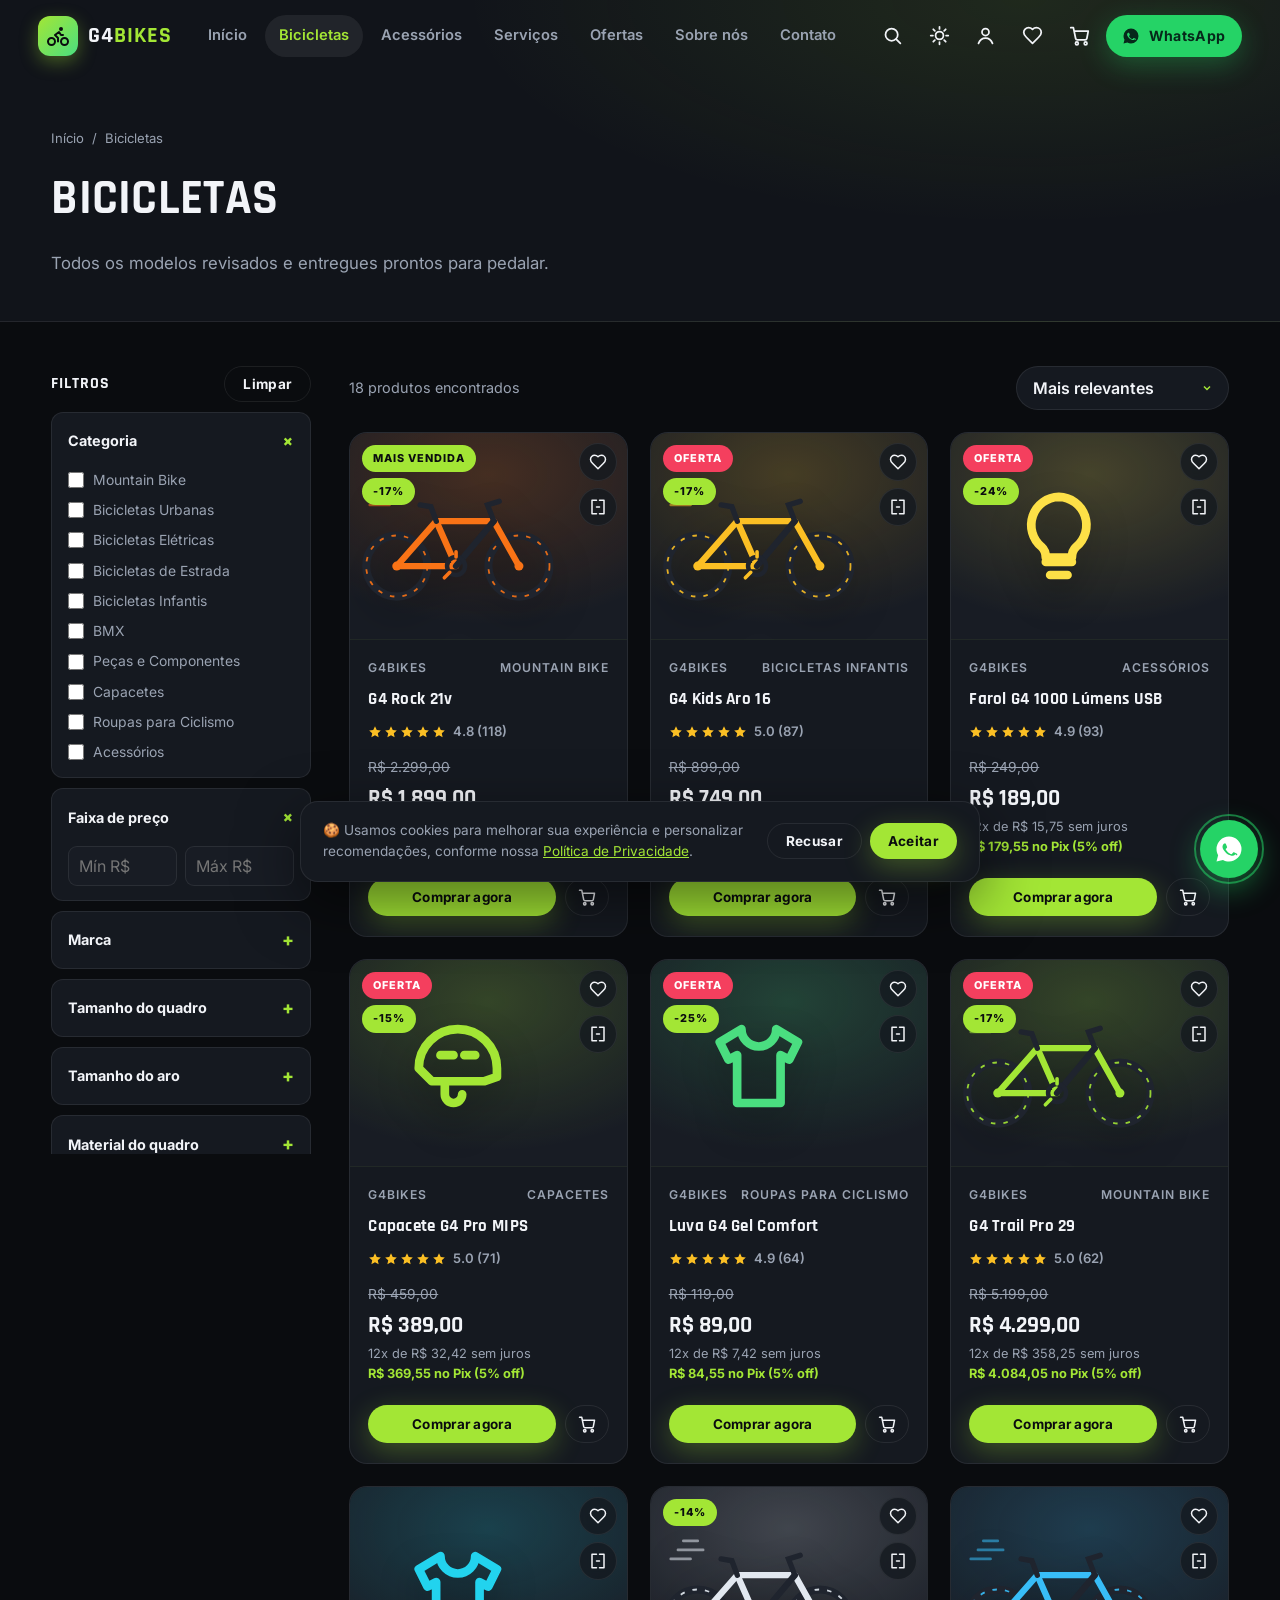
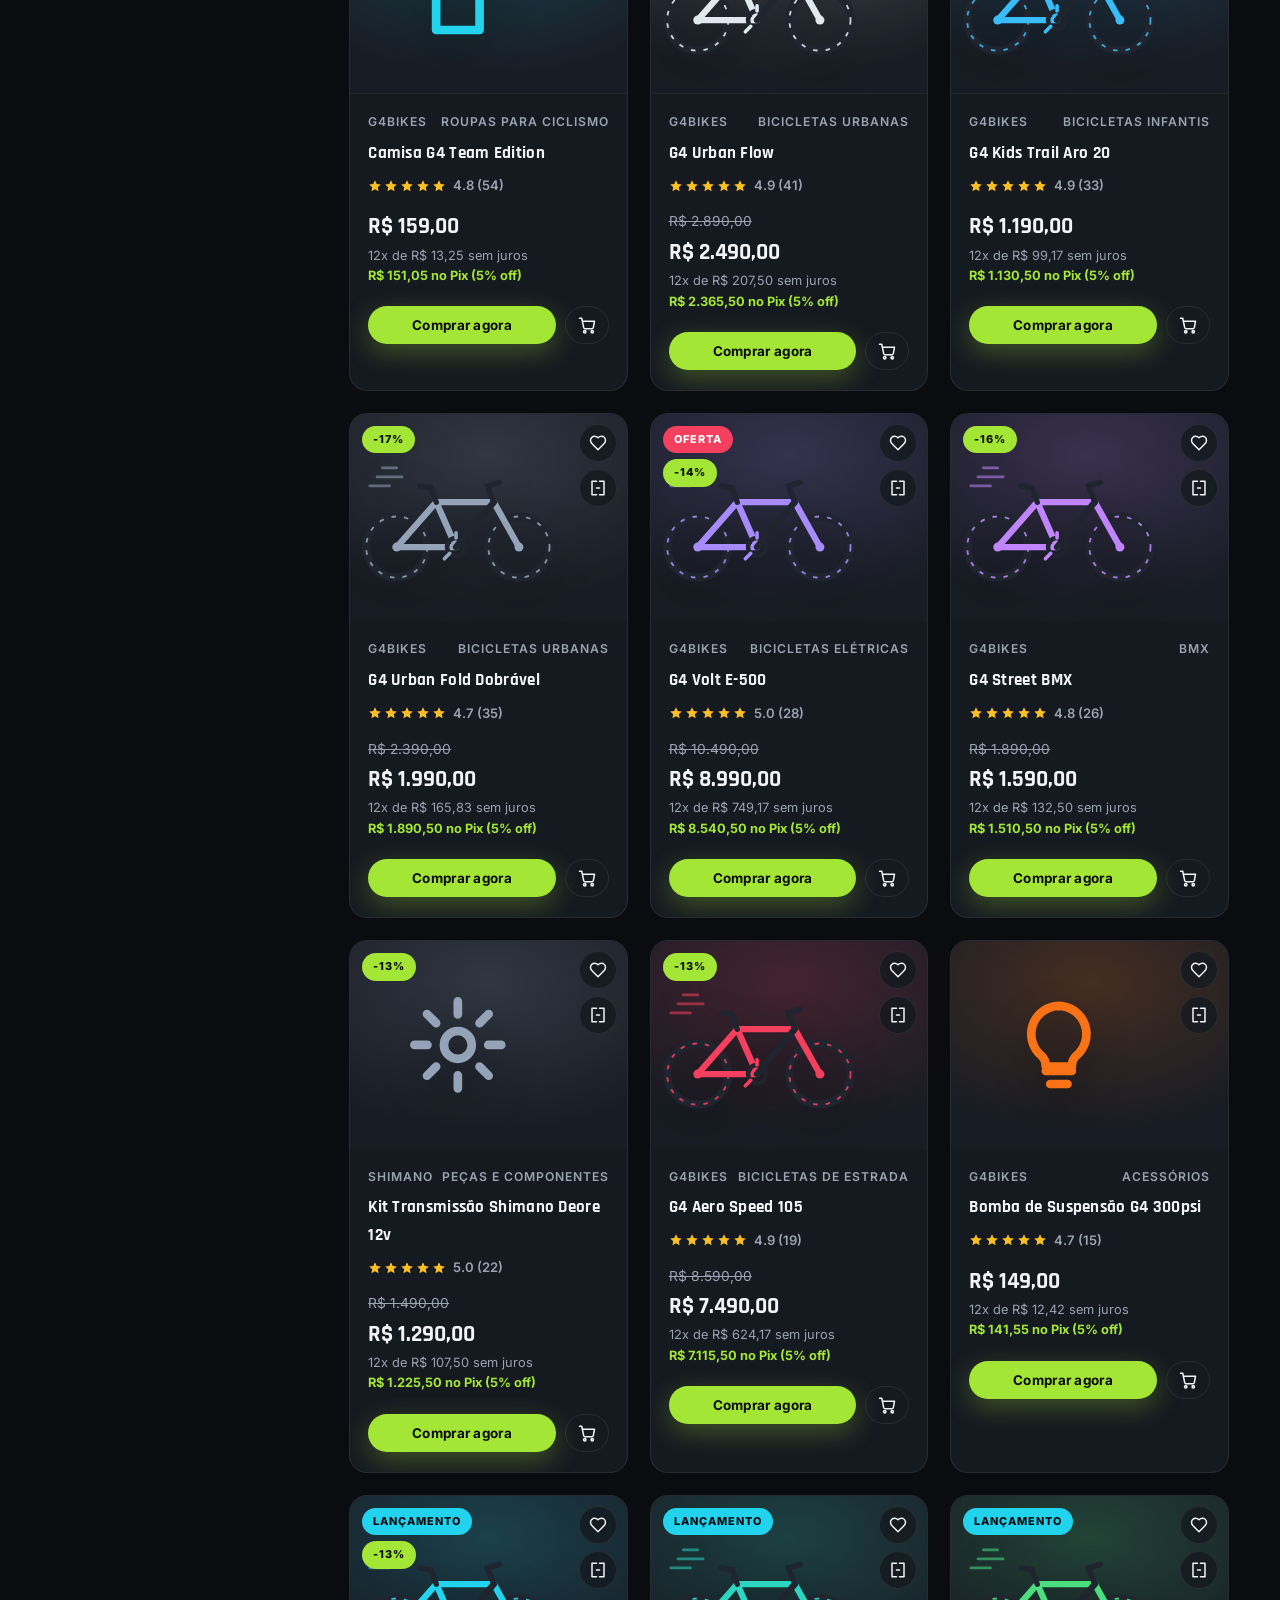
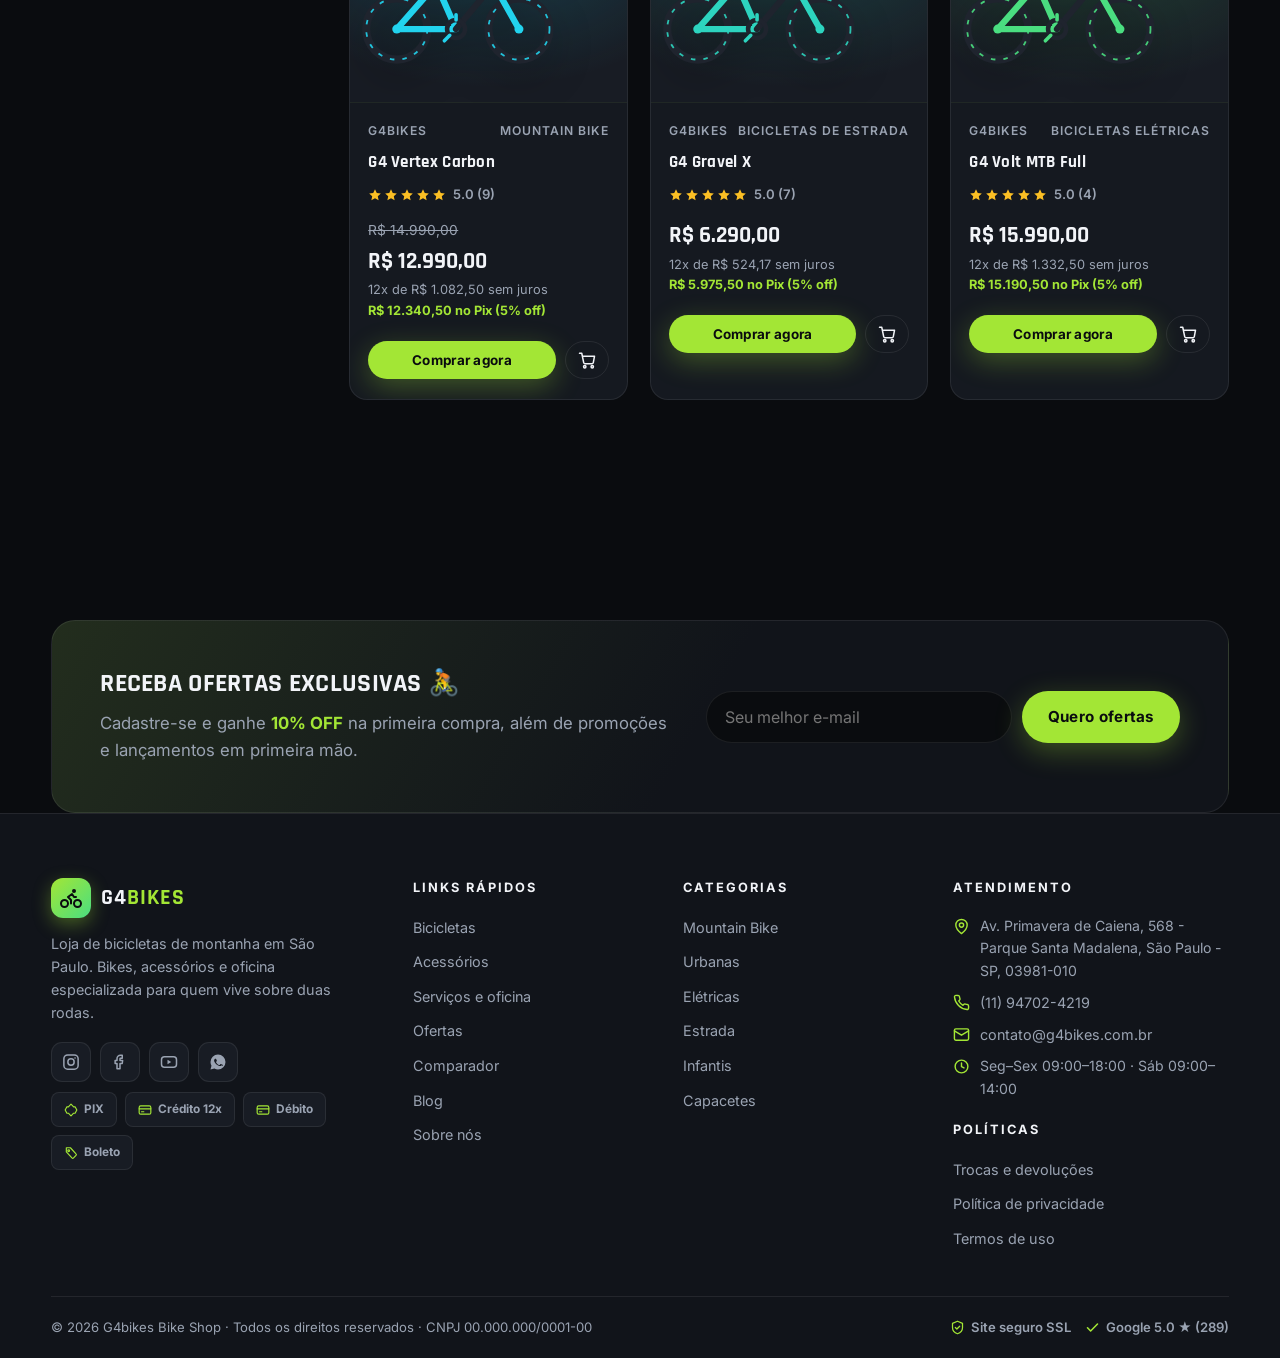
==== bicicletas.html @ 87d90b54 "Adiciona site completo da G4bikes Bike Shop Site estático moderno e responsivo (HTML/CSS/JS puro, se" ====
<!DOCTYPE html>
<html lang="pt-BR">
<head>
  <meta charset="UTF-8">
  <meta name="viewport" content="width=device-width, initial-scale=1.0">
  <title>Bicicletas e Acessórios — G4bikes Bike Shop | São Paulo</title>
  <meta name="description" content="Catálogo completo da G4bikes: mountain bikes, elétricas, urbanas, estrada, infantis, BMX, capacetes, peças e acessórios. Filtros por preço, aro, marchas e mais.">
  <link rel="preconnect" href="https://fonts.googleapis.com">
  <link rel="preconnect" href="https://fonts.gstatic.com" crossorigin>
  <link href="https://fonts.googleapis.com/css2?family=Inter:wght@400;600;700;800&family=Rajdhani:wght@600;700&display=swap" rel="stylesheet">
  <link rel="stylesheet" href="css/style.css">
  <link rel="icon" href="data:image/svg+xml,%3Csvg xmlns='http://www.w3.org/2000/svg' viewBox='0 0 100 100'%3E%3Crect width='100' height='100' rx='22' fill='%23a3e635'/%3E%3Ctext x='50' y='68' font-size='52' text-anchor='middle' font-family='Arial' font-weight='bold' fill='%230a0c0f'%3EG4%3C/text%3E%3C/svg%3E">
</head>
<body>

<main id="main">
  <section class="page-hero">
    <div class="container">
      <nav class="breadcrumb" aria-label="Você está em"><a href="index.html">Início</a> <span>/</span> <span id="crumbHere">Bicicletas</span></nav>
      <h1 id="pageTitle">Bicicletas</h1>
      <p class="section-sub" id="pageSub">Todos os modelos revisados e entregues prontos para pedalar.</p>
    </div>
  </section>

  <section class="section" style="padding-top:44px">
    <div class="container catalog-layout">

      <!-- ============ FILTROS ============ -->
      <aside class="filters" id="filters" aria-label="Filtros de produtos">
        <div style="display:flex;justify-content:space-between;align-items:center">
          <b style="font-family:var(--font-display);text-transform:uppercase;letter-spacing:1px">Filtros</b>
          <button class="btn btn-outline btn-sm" onclick="clearFilters()">Limpar</button>
        </div>
        <details class="filter-group" open><summary>Categoria</summary><div class="filter-body" id="fCat"></div></details>
        <details class="filter-group" open><summary>Faixa de preço</summary>
          <div class="filter-body">
            <div class="range-row">
              <input type="number" id="fMin" placeholder="Mín R$" min="0" aria-label="Preço mínimo">
              <input type="number" id="fMax" placeholder="Máx R$" min="0" aria-label="Preço máximo">
            </div>
          </div>
        </details>
        <details class="filter-group"><summary>Marca</summary><div class="filter-body" id="fMarca"></div></details>
        <details class="filter-group"><summary>Tamanho do quadro</summary><div class="filter-body" id="fTam"></div></details>
        <details class="filter-group"><summary>Tamanho do aro</summary><div class="filter-body" id="fAro"></div></details>
        <details class="filter-group"><summary>Material do quadro</summary><div class="filter-body" id="fMat"></div></details>
        <details class="filter-group"><summary>Cor</summary><div class="filter-body" id="fCor"></div></details>
        <details class="filter-group"><summary>Modalidade</summary><div class="filter-body" id="fMod"></div></details>
        <details class="filter-group"><summary>Suspensão</summary><div class="filter-body" id="fSusp"></div></details>
        <details class="filter-group"><summary>Tipo de freio</summary><div class="filter-body" id="fFreio"></div></details>
        <details class="filter-group"><summary>Marchas</summary><div class="filter-body" id="fMarchas"></div></details>
        <details class="filter-group"><summary>Disponibilidade</summary>
          <div class="filter-body">
            <label class="check"><input type="checkbox" id="fEstoque" onchange="applyFilters()"> Pronta entrega</label>
            <label class="check"><input type="checkbox" id="fPromo" onchange="applyFilters()"> Em promoção</label>
          </div>
        </details>
        <details class="filter-group"><summary>Avaliação</summary>
          <div class="filter-body">
            <label class="check"><input type="radio" name="fAval" value="0" checked onchange="applyFilters()"> Todas</label>
            <label class="check"><input type="radio" name="fAval" value="4.8" onchange="applyFilters()"> ★ 4.8 ou mais</label>
            <label class="check"><input type="radio" name="fAval" value="5" onchange="applyFilters()"> ★ 5.0</label>
          </div>
        </details>
        <button class="btn btn-primary btn-block" onclick="document.getElementById('filters').classList.remove('open')" style="margin-top:6px">Ver resultados</button>
      </aside>

      <!-- ============ RESULTADOS ============ -->
      <div>
        <div class="catalog-topbar">
          <button class="btn btn-outline btn-sm filters-toggle" onclick="document.getElementById('filters').classList.add('open')">☰ Filtros</button>
          <span class="count" id="resultCount" role="status"></span>
          <select class="sort-select" id="sortSel" aria-label="Ordenar produtos" onchange="applyFilters()">
            <option value="relev">Mais relevantes</option>
            <option value="vendidos">Mais vendidos</option>
            <option value="menor">Menor preço</option>
            <option value="maior">Maior preço</option>
            <option value="lancamento">Lançamentos</option>
            <option value="avaliacao">Melhores avaliações</option>
          </select>
        </div>
        <div class="prod-grid" id="grid"></div>
      </div>
    </div>
  </section>
</main>

<script src="js/data.js"></script>
<script src="js/main.js"></script>
<script src="js/catalog.js"></script>
</body>
</html>
---- css/style.css ----
/* ============================================================
   G4BIKES BIKE SHOP — Design System
   Tema: premium, esportivo, futurista
   ============================================================ */

:root {
  --bg: #0a0c0f;
  --bg-2: #11141a;
  --bg-3: #181c24;
  --surface: #151920;
  --border: rgba(255, 255, 255, 0.08);
  --text: #f2f4f8;
  --text-2: #9aa3b2;
  --neon: #a3e635;
  --neon-2: #84cc16;
  --blue: #22d3ee;
  --danger: #f43f5e;
  --amber: #fbbf24;
  --shadow: 0 20px 60px rgba(0, 0, 0, .5);
  --radius: 18px;
  --radius-sm: 12px;
  --header-h: 72px;
  --font: "Inter", "Segoe UI", system-ui, -apple-system, sans-serif;
  --font-display: "Rajdhani", "Inter", "Segoe UI", system-ui, sans-serif;
}

[data-theme="light"] {
  --bg: #f4f6f9;
  --bg-2: #ffffff;
  --bg-3: #eef1f5;
  --surface: #ffffff;
  --border: rgba(10, 14, 20, 0.1);
  --text: #101319;
  --text-2: #59636f;
  --neon: #65a30d;
  --neon-2: #4d7c0f;
  --blue: #0891b2;
  --shadow: 0 20px 50px rgba(15, 25, 40, .12);
}

* { margin: 0; padding: 0; box-sizing: border-box; }
html { scroll-behavior: smooth; scroll-padding-top: calc(var(--header-h) + 12px); }
body {
  font-family: var(--font);
  background: var(--bg);
  color: var(--text);
  line-height: 1.6;
  overflow-x: hidden;
  transition: background .35s, color .35s;
}
img, svg { max-width: 100%; display: block; }
a { color: inherit; text-decoration: none; }
button { font-family: inherit; cursor: pointer; }
input, select, textarea { font-family: inherit; font-size: 1rem; }
::selection { background: var(--neon); color: #0a0c0f; }

h1, h2, h3, .display { font-family: var(--font-display); letter-spacing: .3px; }

.container { width: min(1240px, 92%); margin-inline: auto; }
.section { padding: clamp(64px, 9vw, 110px) 0; position: relative; }
.section-alt { background: var(--bg-2); }

.section-head { max-width: 720px; margin-bottom: 48px; }
.section-head.center { margin-inline: auto; text-align: center; }
.kicker {
  display: inline-flex; align-items: center; gap: 8px;
  font-size: .78rem; font-weight: 700; letter-spacing: 2.5px; text-transform: uppercase;
  color: var(--neon); margin-bottom: 14px;
}
.kicker::before { content: ""; width: 26px; height: 2px; background: var(--neon); border-radius: 2px; }
.section-head.center .kicker::after { content: ""; width: 26px; height: 2px; background: var(--neon); border-radius: 2px; }
.section-title { font-size: clamp(1.8rem, 4vw, 2.7rem); font-weight: 800; line-height: 1.15; text-transform: uppercase; }
.section-sub { color: var(--text-2); margin-top: 12px; font-size: 1.05rem; }

/* ---------- Botões ---------- */
.btn {
  display: inline-flex; align-items: center; justify-content: center; gap: 9px;
  padding: 13px 26px; border-radius: 999px; border: none;
  font-weight: 700; font-size: .95rem; letter-spacing: .3px;
  transition: transform .25s, box-shadow .25s, background .25s, color .25s, border-color .25s;
  position: relative; overflow: hidden; white-space: nowrap;
}
.btn svg { width: 18px; height: 18px; flex: none; }
.btn-primary { background: var(--neon); color: #0a0c0f; box-shadow: 0 8px 28px rgba(163, 230, 53, .3); }
.btn-primary:hover { transform: translateY(-3px); box-shadow: 0 14px 36px rgba(163, 230, 53, .45); }
.btn-outline { background: transparent; color: var(--text); border: 1.5px solid var(--border); }
.btn-outline:hover { border-color: var(--neon); color: var(--neon); transform: translateY(-3px); }
.btn-ghost { background: rgba(255,255,255,.06); color: var(--text); backdrop-filter: blur(8px); }
[data-theme="light"] .btn-ghost { background: rgba(10,14,20,.06); }
.btn-ghost:hover { background: var(--neon); color: #0a0c0f; transform: translateY(-3px); }
.btn-wa { background: #25d366; color: #06281a; box-shadow: 0 8px 28px rgba(37, 211, 102, .3); }
.btn-wa:hover { transform: translateY(-3px); box-shadow: 0 14px 36px rgba(37, 211, 102, .45); }
.btn-sm { padding: 9px 18px; font-size: .85rem; }
.btn-lg { padding: 16px 34px; font-size: 1.02rem; }
.btn-block { width: 100%; }
.btn::after {
  content: ""; position: absolute; inset: 0;
  background: linear-gradient(110deg, transparent 30%, rgba(255,255,255,.35) 50%, transparent 70%);
  transform: translateX(-110%); transition: transform .6s;
}
.btn:hover::after { transform: translateX(110%); }

/* ---------- Header ---------- */
.header {
  position: fixed; inset: 0 0 auto 0; z-index: 100; height: var(--header-h);
  display: flex; align-items: center;
  background: transparent;
  transition: background .35s, box-shadow .35s, backdrop-filter .35s;
}
.header.scrolled {
  background: color-mix(in srgb, var(--bg) 82%, transparent);
  backdrop-filter: blur(16px);
  -webkit-backdrop-filter: blur(16px);
  box-shadow: 0 8px 30px rgba(0,0,0,.25);
  border-bottom: 1px solid var(--border);
}
.header-inner { display: flex; align-items: center; gap: 22px; width: min(1340px, 94%); margin-inline: auto; }

.logo { display: flex; align-items: center; gap: 10px; font-family: var(--font-display); font-weight: 800; font-size: 1.35rem; letter-spacing: 1px; }
.logo-mark {
  width: 40px; height: 40px; border-radius: 12px; flex: none;
  background: linear-gradient(135deg, var(--neon), #4ade80);
  display: grid; place-items: center; color: #0a0c0f;
  box-shadow: 0 6px 18px rgba(163,230,53,.35);
}
.logo-mark svg { width: 24px; height: 24px; }
.logo b { color: var(--neon); }

.nav { display: flex; gap: 4px; margin-inline: auto; }
.nav a {
  padding: 9px 14px; border-radius: 999px; font-weight: 600; font-size: .92rem; color: var(--text-2);
  transition: color .25s, background .25s; white-space: nowrap;
}
.nav a:hover, .nav a.active { color: var(--text); background: rgba(255,255,255,.07); }
[data-theme="light"] .nav a:hover, [data-theme="light"] .nav a.active { background: rgba(10,14,20,.06); }
.nav a.active { color: var(--neon); }

.header-actions { display: flex; align-items: center; gap: 6px; }
.icon-btn {
  position: relative; width: 42px; height: 42px; border-radius: 12px; border: none;
  background: transparent; color: var(--text); display: grid; place-items: center;
  transition: background .25s, color .25s, transform .25s;
}
.icon-btn:hover { background: rgba(255,255,255,.08); color: var(--neon); transform: translateY(-2px); }
[data-theme="light"] .icon-btn:hover { background: rgba(10,14,20,.06); }
.icon-btn svg { width: 21px; height: 21px; }
.badge-count {
  position: absolute; top: 4px; right: 3px; min-width: 17px; height: 17px; padding: 0 4px;
  border-radius: 999px; background: var(--neon); color: #0a0c0f;
  font-size: .68rem; font-weight: 800; display: grid; place-items: center;
}
.badge-count:empty, .badge-count[data-zero="true"] { display: none; }
.header .btn-wa { padding: 10px 18px; font-size: .88rem; }

.hamburger { display: none; }

/* Busca expansível */
.search-pop {
  position: fixed; top: calc(var(--header-h) + 8px); right: max(3%, 16px); z-index: 99;
  width: min(440px, 92vw); background: var(--surface); border: 1px solid var(--border);
  border-radius: var(--radius); box-shadow: var(--shadow); padding: 14px;
  opacity: 0; visibility: hidden; transform: translateY(-8px); transition: all .3s;
}
.search-pop.open { opacity: 1; visibility: visible; transform: translateY(0); }
.search-pop input {
  width: 100%; padding: 13px 16px; border-radius: 12px; border: 1.5px solid var(--border);
  background: var(--bg-3); color: var(--text); outline: none;
}
.search-pop input:focus { border-color: var(--neon); }
.search-results { max-height: 320px; overflow-y: auto; margin-top: 8px; }
.search-results a {
  display: flex; justify-content: space-between; gap: 12px; padding: 11px 12px;
  border-radius: 10px; font-size: .92rem;
}
.search-results a:hover { background: var(--bg-3); }
.search-results .price { color: var(--neon); font-weight: 700; white-space: nowrap; }
.search-empty { padding: 14px 12px; color: var(--text-2); font-size: .9rem; }

/* Menu lateral mobile */
.drawer {
  position: fixed; inset: 0; z-index: 200; visibility: hidden; transition: visibility .4s;
}
.drawer::before {
  content: ""; position: absolute; inset: 0; background: rgba(0,0,0,.6);
  opacity: 0; transition: opacity .35s; backdrop-filter: blur(3px);
}
.drawer-panel {
  position: absolute; top: 0; right: 0; height: 100%; width: min(340px, 86vw);
  background: var(--bg-2); border-left: 1px solid var(--border);
  padding: 24px; overflow-y: auto;
  transform: translateX(100%); transition: transform .4s cubic-bezier(.22,.9,.3,1);
  display: flex; flex-direction: column; gap: 6px;
}
.drawer.open { visibility: visible; }
.drawer.open::before { opacity: 1; }
.drawer.open .drawer-panel { transform: translateX(0); }
.drawer-head { display: flex; justify-content: space-between; align-items: center; margin-bottom: 18px; }
.drawer-panel a.d-link {
  padding: 13px 16px; border-radius: 12px; font-weight: 600; font-size: 1.02rem;
  display: flex; align-items: center; gap: 12px; color: var(--text);
  transition: background .25s, color .25s;
}
.drawer-panel a.d-link:hover, .drawer-panel a.d-link.active { background: var(--bg-3); color: var(--neon); }
.drawer-panel a.d-link svg { width: 20px; height: 20px; color: var(--text-2); }
.drawer-foot { margin-top: auto; padding-top: 20px; display: grid; gap: 10px; }

/* ---------- Hero ---------- */
.hero {
  min-height: 100svh; display: flex; align-items: center; position: relative; overflow: hidden;
  padding: calc(var(--header-h) + 40px) 0 80px;
}
.hero-bg {
  position: absolute; inset: 0; z-index: -2;
  background:
    radial-gradient(1000px 500px at 85% 15%, color-mix(in srgb, var(--hero-glow, #a3e635) 16%, transparent), transparent 65%),
    radial-gradient(800px 600px at 10% 90%, rgba(34, 211, 238, .09), transparent 60%),
    var(--bg);
  transition: background 1s;
}
.hero-grid-lines {
  position: absolute; inset: 0; z-index: -1; opacity: .5;
  background-image:
    linear-gradient(var(--border) 1px, transparent 1px),
    linear-gradient(90deg, var(--border) 1px, transparent 1px);
  background-size: 72px 72px;
  mask-image: radial-gradient(ellipse 90% 70% at 60% 40%, black 20%, transparent 75%);
  -webkit-mask-image: radial-gradient(ellipse 90% 70% at 60% 40%, black 20%, transparent 75%);
}
.hero-inner { display: grid; grid-template-columns: 1.05fr .95fr; gap: 48px; align-items: center; }
.hero-tag {
  display: inline-flex; align-items: center; gap: 8px; padding: 8px 16px; border-radius: 999px;
  border: 1px solid var(--border); background: rgba(255,255,255,.04); backdrop-filter: blur(6px);
  font-size: .82rem; font-weight: 600; color: var(--text-2); margin-bottom: 22px;
}
.hero-tag .dot { width: 8px; height: 8px; border-radius: 50%; background: var(--neon); box-shadow: 0 0 12px var(--neon); animation: pulse 2s infinite; }
@keyframes pulse { 50% { opacity: .4; } }
.hero h1 {
  font-size: clamp(2.5rem, 6vw, 4.4rem); font-weight: 800; line-height: 1.04; text-transform: uppercase;
}
.hero h1 .accent { color: var(--neon); text-shadow: 0 0 40px color-mix(in srgb, var(--neon) 50%, transparent); }
.hero-sub { color: var(--text-2); font-size: clamp(1rem, 2vw, 1.2rem); margin: 20px 0 32px; max-width: 520px; }
.hero-ctas { display: flex; flex-wrap: wrap; gap: 14px; }
.hero-stats { display: flex; gap: 36px; margin-top: 52px; flex-wrap: wrap; }
.hero-stat b { font-family: var(--font-display); font-size: 1.7rem; display: block; color: var(--text); }
.hero-stat b span { color: var(--neon); }
.hero-stat small { color: var(--text-2); font-size: .84rem; }

/* Carrossel do hero */
.hero-visual { position: relative; min-height: 420px; }
.hero-slide {
  position: absolute; inset: 0; display: flex; flex-direction: column; align-items: center; justify-content: center;
  opacity: 0; transform: translateX(40px) scale(.96); transition: opacity .7s, transform .7s;
  pointer-events: none;
}
.hero-slide.active { opacity: 1; transform: translateX(0) scale(1); pointer-events: auto; }
.hero-bike-stage {
  width: min(520px, 100%); aspect-ratio: 1.25; position: relative;
  display: grid; place-items: center;
}
.hero-bike-stage::before {
  content: ""; position: absolute; width: 78%; aspect-ratio: 1; border-radius: 50%;
  background: radial-gradient(circle, color-mix(in srgb, var(--slide-color, #a3e635) 22%, transparent), transparent 70%);
  filter: blur(10px); animation: float 5s ease-in-out infinite;
}
.hero-bike-stage::after {
  content: ""; position: absolute; bottom: 12%; width: 62%; height: 22px; border-radius: 50%;
  background: rgba(0,0,0,.45); filter: blur(14px);
}
.hero-bike-stage svg { width: 82%; position: relative; z-index: 1; animation: float 5s ease-in-out infinite; filter: drop-shadow(0 24px 30px rgba(0,0,0,.4)); }
@keyframes float { 50% { transform: translateY(-14px); } }
.hero-slide-label {
  position: relative; z-index: 2; text-align: center; margin-top: -8px;
}
.hero-slide-label b { font-family: var(--font-display); font-size: 1.3rem; text-transform: uppercase; letter-spacing: 1px; }
.hero-slide-label small { display: block; color: var(--text-2); }
.hero-dots { position: absolute; bottom: -26px; left: 50%; transform: translateX(-50%); display: flex; gap: 9px; }
.hero-dots button {
  width: 26px; height: 5px; border-radius: 99px; border: none; background: var(--border); transition: background .3s, width .3s;
}
.hero-dots button.active { background: var(--neon); width: 40px; }

/* Marquee de marcas/valores */
.marquee { border-block: 1px solid var(--border); background: var(--bg-2); padding: 18px 0; overflow: hidden; }
.marquee-track { display: flex; gap: 56px; width: max-content; animation: marquee 26s linear infinite; }
.marquee-track span { display: inline-flex; gap: 10px; align-items: center; font-family: var(--font-display); font-weight: 700; letter-spacing: 2px; text-transform: uppercase; color: var(--text-2); font-size: .95rem; white-space: nowrap; }
.marquee-track span svg { width: 17px; height: 17px; color: var(--neon); }
@keyframes marquee { to { transform: translateX(-50%); } }

/* ---------- Categorias ---------- */
.cat-grid { display: grid; grid-template-columns: repeat(5, 1fr); gap: 16px; }
.cat-card {
  position: relative; border-radius: var(--radius); padding: 26px 20px 22px;
  background: var(--surface); border: 1px solid var(--border); overflow: hidden;
  transition: transform .35s, border-color .35s, box-shadow .35s;
  display: flex; flex-direction: column; gap: 8px; min-height: 190px;
}
.cat-card::before {
  content: ""; position: absolute; inset: 0;
  background: radial-gradient(360px 180px at 50% 0%, color-mix(in srgb, var(--neon) 13%, transparent), transparent 70%);
  opacity: 0; transition: opacity .35s;
}
.cat-card:hover { transform: translateY(-8px); border-color: color-mix(in srgb, var(--neon) 45%, transparent); box-shadow: var(--shadow); }
.cat-card:hover::before { opacity: 1; }
.cat-icon {
  width: 52px; height: 52px; border-radius: 14px; display: grid; place-items: center;
  background: var(--bg-3); color: var(--neon); border: 1px solid var(--border);
  transition: background .35s, color .35s, transform .35s;
}
.cat-card:hover .cat-icon { background: var(--neon); color: #0a0c0f; transform: rotate(-6deg) scale(1.06); }
.cat-icon svg { width: 26px; height: 26px; }
.cat-card h3 { font-size: 1.05rem; margin-top: 4px; }
.cat-card p { font-size: .82rem; color: var(--text-2); flex: 1; }
.cat-card .cat-link { font-size: .82rem; font-weight: 700; color: var(--neon); display: inline-flex; align-items: center; gap: 6px; }
.cat-card .cat-link svg { width: 14px; height: 14px; transition: transform .3s; }
.cat-card:hover .cat-link svg { transform: translateX(5px); }

/* ---------- Cards de produto ---------- */
.prod-grid { display: grid; grid-template-columns: repeat(auto-fill, minmax(265px, 1fr)); gap: 22px; }
.prod-card {
  position: relative; background: var(--surface); border: 1px solid var(--border);
  border-radius: var(--radius); overflow: hidden; display: flex; flex-direction: column;
  transition: transform .35s, box-shadow .35s, border-color .35s;
}
.prod-card:hover { transform: translateY(-8px); box-shadow: var(--shadow); border-color: color-mix(in srgb, var(--neon) 40%, transparent); }
.prod-media {
  position: relative; aspect-ratio: 4/3; display: grid; place-items: center; overflow: hidden;
  background:
    radial-gradient(320px 200px at 50% 20%, color-mix(in srgb, var(--p-color, #a3e635) 20%, transparent), transparent 75%),
    var(--bg-3);
}
.prod-media svg.bike-art { width: 78%; transition: transform .5s cubic-bezier(.22,.9,.3,1); filter: drop-shadow(0 16px 18px rgba(0,0,0,.35)); }
.prod-card:hover .prod-media svg.bike-art { transform: scale(1.09) rotate(-2.5deg); }
.prod-media .hover-hint {
  position: absolute; inset: auto 0 0 0; padding: 8px; text-align: center; font-size: .74rem; font-weight: 700;
  letter-spacing: 1px; text-transform: uppercase; color: #0a0c0f; background: color-mix(in srgb, var(--neon) 92%, white);
  transform: translateY(100%); transition: transform .35s;
}
.prod-card:hover .hover-hint { transform: translateY(0); }
.prod-badges { position: absolute; top: 12px; left: 12px; display: flex; flex-direction: column; gap: 6px; z-index: 2; }
.badge {
  padding: 5px 11px; border-radius: 999px; font-size: .68rem; font-weight: 800; letter-spacing: 1px;
  background: var(--neon); color: #0a0c0f; width: max-content;
}
.badge.blue { background: var(--blue); }
.badge.red { background: var(--danger); color: #fff; }
.badge.gray { background: var(--bg-3); color: var(--text-2); border: 1px solid var(--border); }
.prod-fav-row { position: absolute; top: 10px; right: 10px; display: flex; flex-direction: column; gap: 7px; z-index: 2; }
.round-btn {
  width: 38px; height: 38px; border-radius: 50%; border: 1px solid var(--border);
  background: color-mix(in srgb, var(--surface) 80%, transparent); backdrop-filter: blur(6px);
  color: var(--text); display: grid; place-items: center; transition: all .25s;
}
.round-btn svg { width: 18px; height: 18px; }
.round-btn:hover { background: var(--neon); color: #0a0c0f; border-color: var(--neon); transform: scale(1.1); }
.round-btn.active { background: var(--danger); border-color: var(--danger); color: #fff; }
.round-btn.active.cmp { background: var(--blue); border-color: var(--blue); color: #06232a; }

.prod-body { padding: 18px 18px 20px; display: flex; flex-direction: column; gap: 8px; flex: 1; }
.prod-meta { display: flex; justify-content: space-between; align-items: center; font-size: .76rem; color: var(--text-2); text-transform: uppercase; letter-spacing: 1px; font-weight: 600; }
.prod-name { font-size: 1.08rem; font-weight: 700; font-family: var(--font-display); }
.prod-name a:hover { color: var(--neon); }
.stars { display: inline-flex; align-items: center; gap: 2px; color: var(--amber); font-size: .82rem; }
.stars svg { width: 14px; height: 14px; }
.stars .n { color: var(--text-2); margin-left: 5px; font-weight: 600; }
.prod-prices { margin-top: 4px; }
.price-old { color: var(--text-2); text-decoration: line-through; font-size: .86rem; }
.price-now { font-family: var(--font-display); font-size: 1.45rem; font-weight: 800; color: var(--text); }
.price-now .cents { font-size: .95rem; }
.price-installment { font-size: .8rem; color: var(--text-2); }
.price-pix { font-size: .8rem; color: var(--neon); font-weight: 700; }
.prod-actions { display: grid; grid-template-columns: 1fr auto; gap: 9px; margin-top: 12px; }
.prod-actions .btn { padding: 11px 14px; font-size: .84rem; }
.prod-actions .icon-only { width: 44px; padding: 0; }

/* ---------- Ofertas / countdown ---------- */
.offer-banner {
  position: relative; border-radius: calc(var(--radius) + 6px); overflow: hidden;
  background:
    radial-gradient(700px 300px at 80% 0%, rgba(163,230,53,.16), transparent 70%),
    radial-gradient(500px 300px at 5% 100%, rgba(34,211,238,.12), transparent 70%),
    var(--bg-2);
  border: 1px solid var(--border);
  padding: clamp(30px, 5vw, 56px); display: grid; grid-template-columns: 1.2fr .8fr; gap: 32px; align-items: center;
}
.countdown { display: flex; gap: 12px; margin: 22px 0; }
.cd-box {
  min-width: 74px; padding: 12px 8px; text-align: center; border-radius: var(--radius-sm);
  background: var(--bg-3); border: 1px solid var(--border);
}
.cd-box b { display: block; font-family: var(--font-display); font-size: 1.9rem; color: var(--neon); line-height: 1; }
.cd-box small { font-size: .68rem; text-transform: uppercase; letter-spacing: 1.5px; color: var(--text-2); }
.stock-bar { height: 8px; border-radius: 99px; background: var(--bg-3); overflow: hidden; margin-top: 8px; }
.stock-bar i { display: block; height: 100%; border-radius: 99px; background: linear-gradient(90deg, var(--danger), var(--amber)); }
.stock-note { font-size: .8rem; color: var(--text-2); margin-top: 6px; }

/* ---------- Serviços ---------- */
.svc-grid { display: grid; grid-template-columns: repeat(auto-fill, minmax(280px, 1fr)); gap: 18px; }
.svc-card {
  background: var(--surface); border: 1px solid var(--border); border-radius: var(--radius);
  padding: 26px 24px; transition: transform .35s, border-color .35s, box-shadow .35s;
  display: flex; flex-direction: column; gap: 10px;
}
.svc-card:hover { transform: translateY(-6px); border-color: color-mix(in srgb, var(--blue) 50%, transparent); box-shadow: var(--shadow); }
.svc-icon { width: 50px; height: 50px; border-radius: 13px; background: color-mix(in srgb, var(--blue) 14%, transparent); color: var(--blue); display: grid; place-items: center; }
.svc-icon svg { width: 25px; height: 25px; }
.svc-card h3 { font-size: 1.08rem; }
.svc-card p { color: var(--text-2); font-size: .9rem; flex: 1; }
.svc-price { font-weight: 800; color: var(--blue); font-family: var(--font-display); font-size: 1.05rem; }

/* ---------- Sobre / diferenciais ---------- */
.about-grid { display: grid; grid-template-columns: 1fr 1fr; gap: 56px; align-items: center; }
.about-visual { position: relative; border-radius: var(--radius); overflow: hidden; aspect-ratio: 4/3.4; }
.about-photo {
  position: absolute; border-radius: var(--radius-sm); overflow: hidden; border: 1px solid var(--border);
  box-shadow: var(--shadow); display: grid; place-items: center; text-align: center; padding: 14px;
  font-family: var(--font-display); font-weight: 700; letter-spacing: 1px; font-size: .85rem; color: var(--text-2);
}
.about-photo svg { width: 44px; height: 44px; color: var(--neon); margin-inline: auto; margin-bottom: 8px; }
.feat-grid { display: grid; grid-template-columns: 1fr 1fr; gap: 14px; margin-top: 26px; }
.feat {
  display: flex; gap: 12px; align-items: flex-start; padding: 15px; border-radius: var(--radius-sm);
  background: var(--surface); border: 1px solid var(--border); transition: border-color .3s, transform .3s;
}
.feat:hover { border-color: color-mix(in srgb, var(--neon) 45%, transparent); transform: translateY(-3px); }
.feat svg { width: 21px; height: 21px; color: var(--neon); flex: none; margin-top: 2px; }
.feat b { display: block; font-size: .92rem; }
.feat small { color: var(--text-2); font-size: .8rem; }

/* ---------- Depoimentos ---------- */
.testi-grid { display: grid; grid-template-columns: repeat(3, 1fr); gap: 20px; }
.testi-card {
  background: var(--surface); border: 1px solid var(--border); border-radius: var(--radius);
  padding: 26px; display: flex; flex-direction: column; gap: 14px; transition: transform .35s, box-shadow .35s;
}
.testi-card:hover { transform: translateY(-6px); box-shadow: var(--shadow); }
.testi-head { display: flex; align-items: center; gap: 13px; }
.avatar { width: 48px; height: 48px; border-radius: 50%; display: grid; place-items: center; font-weight: 800; color: #0a0c0f; font-family: var(--font-display); font-size: 1.15rem; flex: none; }
.testi-head b { display: block; }
.testi-head small { color: var(--text-2); font-size: .8rem; }
.testi-card p { color: var(--text-2); font-size: .93rem; flex: 1; }
.google-badge {
  display: inline-flex; align-items: center; gap: 12px; padding: 14px 22px; border-radius: 999px;
  background: var(--surface); border: 1px solid var(--border); font-weight: 600; font-size: .95rem;
}
.google-badge .g-score { font-family: var(--font-display); font-size: 1.5rem; font-weight: 800; color: var(--amber); }

/* ---------- Blog ---------- */
.blog-grid { display: grid; grid-template-columns: repeat(3, 1fr); gap: 20px; }
.blog-card {
  background: var(--surface); border: 1px solid var(--border); border-radius: var(--radius); overflow: hidden;
  display: flex; flex-direction: column; transition: transform .35s, box-shadow .35s;
}
.blog-card:hover { transform: translateY(-7px); box-shadow: var(--shadow); }
.blog-cover { aspect-ratio: 16/8.5; position: relative; display: grid; place-items: center; overflow: hidden; }
.blog-cover svg { width: 62px; height: 62px; opacity: .9; transition: transform .45s; }
.blog-card:hover .blog-cover svg { transform: scale(1.15) rotate(-4deg); }
.blog-cat { position: absolute; top: 12px; left: 12px; }
.blog-body { padding: 20px; display: flex; flex-direction: column; gap: 8px; flex: 1; }
.blog-body h3 { font-size: 1.1rem; line-height: 1.35; }
.blog-body h3 a:hover { color: var(--neon); }
.blog-body p { color: var(--text-2); font-size: .88rem; flex: 1; }
.blog-meta { display: flex; gap: 14px; font-size: .78rem; color: var(--text-2); }

/* ---------- CTA parallax ---------- */
.parallax-cta {
  position: relative; padding: clamp(80px, 12vw, 140px) 0; overflow: hidden; text-align: center;
  background-attachment: fixed;
  background-image:
    radial-gradient(900px 400px at 50% 0%, rgba(163,230,53,.14), transparent 70%),
    linear-gradient(rgba(10,12,15,.6), rgba(10,12,15,.6)),
    repeating-linear-gradient(45deg, #11141a 0 22px, #0d1015 22px 44px);
}
[data-theme="light"] .parallax-cta {
  background-image:
    radial-gradient(900px 400px at 50% 0%, rgba(101,163,13,.13), transparent 70%),
    linear-gradient(rgba(244,246,249,.75), rgba(244,246,249,.75)),
    repeating-linear-gradient(45deg, #e6eaf0 0 22px, #dde2ea 22px 44px);
}
.parallax-cta h2 { font-size: clamp(1.9rem, 4.5vw, 3.1rem); text-transform: uppercase; }
.parallax-cta p { color: var(--text-2); max-width: 560px; margin: 14px auto 30px; }

/* ---------- Newsletter / rodapé ---------- */
.newsletter {
  border-radius: calc(var(--radius) + 6px); border: 1px solid var(--border);
  background: linear-gradient(120deg, color-mix(in srgb, var(--neon) 12%, var(--bg-2)), var(--bg-2) 55%);
  padding: clamp(28px, 5vw, 48px); display: grid; grid-template-columns: 1.1fr .9fr; gap: 26px; align-items: center;
}
.newsletter form { display: flex; gap: 10px; }
.newsletter input {
  flex: 1; padding: 15px 18px; border-radius: 999px; border: 1.5px solid var(--border);
  background: var(--bg); color: var(--text); outline: none; min-width: 0;
}
.newsletter input:focus { border-color: var(--neon); }

.footer { background: var(--bg-2); border-top: 1px solid var(--border); padding: 64px 0 0; margin-top: 0; }
.footer-grid { display: grid; grid-template-columns: 1.4fr 1fr 1fr 1.2fr; gap: 40px; padding-bottom: 44px; }
.footer h4 { font-size: .8rem; text-transform: uppercase; letter-spacing: 2px; color: var(--text); margin-bottom: 16px; }
.footer ul { list-style: none; display: grid; gap: 9px; }
.footer ul a { color: var(--text-2); font-size: .9rem; transition: color .25s, padding-left .25s; }
.footer ul a:hover { color: var(--neon); padding-left: 5px; }
.footer-desc { color: var(--text-2); font-size: .9rem; margin: 14px 0 18px; max-width: 300px; }
.socials { display: flex; gap: 9px; }
.socials a {
  width: 40px; height: 40px; border-radius: 11px; display: grid; place-items: center;
  background: var(--bg-3); border: 1px solid var(--border); color: var(--text-2); transition: all .25s;
}
.socials a:hover { background: var(--neon); color: #0a0c0f; border-color: var(--neon); transform: translateY(-3px); }
.socials svg { width: 18px; height: 18px; }
.pay-flags { display: flex; flex-wrap: wrap; gap: 8px; margin-top: 10px; }
.pay-flags span {
  padding: 7px 12px; border-radius: 8px; background: var(--bg-3); border: 1px solid var(--border);
  font-size: .74rem; font-weight: 700; color: var(--text-2); display: inline-flex; gap: 6px; align-items: center;
}
.pay-flags svg { width: 14px; height: 14px; color: var(--neon); }
.footer-contact li { display: flex; gap: 10px; color: var(--text-2); font-size: .88rem; align-items: flex-start; }
.footer-contact svg { width: 17px; height: 17px; color: var(--neon); flex: none; margin-top: 3px; }
.footer-bottom {
  border-top: 1px solid var(--border); padding: 20px 0; display: flex; justify-content: space-between;
  gap: 14px; flex-wrap: wrap; color: var(--text-2); font-size: .82rem;
}
.footer-bottom .seals { display: flex; gap: 14px; align-items: center; }
.footer-bottom .seals span { display: inline-flex; gap: 6px; align-items: center; font-weight: 600; }
.footer-bottom .seals svg { width: 15px; height: 15px; color: var(--neon); }

/* ---------- Flutuantes ---------- */
.float-wa {
  position: fixed; right: 22px; bottom: 22px; z-index: 90;
  width: 58px; height: 58px; border-radius: 50%; display: grid; place-items: center;
  background: #25d366; color: #fff; box-shadow: 0 10px 30px rgba(37,211,102,.45);
  transition: transform .3s;
}
.float-wa:hover { transform: scale(1.12) rotate(8deg); }
.float-wa svg { width: 30px; height: 30px; }
.float-wa::before {
  content: ""; position: absolute; inset: -6px; border-radius: 50%;
  border: 2px solid rgba(37,211,102,.55); animation: ripple 2s infinite;
}
@keyframes ripple { to { transform: scale(1.35); opacity: 0; } }

.back-top {
  position: fixed; right: 26px; bottom: 94px; z-index: 90; width: 46px; height: 46px; border-radius: 13px;
  border: 1px solid var(--border); background: var(--surface); color: var(--text);
  display: grid; place-items: center; opacity: 0; visibility: hidden; transition: all .3s;
}
.back-top.show { opacity: 1; visibility: visible; }
.back-top:hover { background: var(--neon); color: #0a0c0f; }
.back-top svg { width: 20px; height: 20px; }

.cookie-bar {
  position: fixed; left: 50%; bottom: 18px; transform: translate(-50%, 140%); z-index: 300;
  width: min(680px, 94vw); background: var(--surface); border: 1px solid var(--border);
  border-radius: var(--radius); box-shadow: var(--shadow); padding: 18px 22px;
  display: flex; gap: 16px; align-items: center; transition: transform .5s cubic-bezier(.22,.9,.3,1);
}
.cookie-bar.show { transform: translate(-50%, 0); }
.cookie-bar p { font-size: .85rem; color: var(--text-2); flex: 1; }
.cookie-bar p a { color: var(--neon); text-decoration: underline; }

/* ---------- Toast ---------- */
.toast {
  position: fixed; left: 50%; bottom: 92px; transform: translate(-50%, 20px); z-index: 400;
  background: var(--surface); color: var(--text); border: 1px solid color-mix(in srgb, var(--neon) 55%, transparent);
  padding: 13px 22px; border-radius: 999px; font-weight: 600; font-size: .9rem;
  box-shadow: var(--shadow); opacity: 0; visibility: hidden; transition: all .35s;
  display: flex; gap: 10px; align-items: center;
}
.toast svg { width: 18px; height: 18px; color: var(--neon); }
.toast.show { opacity: 1; visibility: visible; transform: translate(-50%, 0); }

/* ---------- Modais (assistente, carrinho, etc.) ---------- */
.modal { position: fixed; inset: 0; z-index: 500; display: grid; place-items: center; visibility: hidden; }
.modal::before { content: ""; position: absolute; inset: 0; background: rgba(0,0,0,.65); backdrop-filter: blur(4px); opacity: 0; transition: opacity .3s; }
.modal-box {
  position: relative; width: min(560px, 92vw); max-height: 86vh; overflow-y: auto;
  background: var(--bg-2); border: 1px solid var(--border); border-radius: calc(var(--radius) + 4px);
  padding: 30px; transform: translateY(24px) scale(.97); opacity: 0; transition: all .35s cubic-bezier(.22,.9,.3,1);
}
.modal.open { visibility: visible; }
.modal.open::before { opacity: 1; }
.modal.open .modal-box { transform: translateY(0) scale(1); opacity: 1; }
.modal-close { position: absolute; top: 16px; right: 16px; }
.modal h3 { font-size: 1.4rem; margin-bottom: 6px; }
.modal .sub { color: var(--text-2); font-size: .92rem; margin-bottom: 20px; }

/* Assistente */
.assist-q { font-weight: 700; font-size: 1.05rem; margin: 18px 0 12px; }
.assist-opts { display: grid; grid-template-columns: 1fr 1fr; gap: 10px; }
.assist-opts button {
  padding: 13px 14px; border-radius: var(--radius-sm); border: 1.5px solid var(--border);
  background: var(--bg-3); color: var(--text); font-weight: 600; font-size: .9rem; text-align: left;
  transition: all .25s;
}
.assist-opts button:hover { border-color: var(--neon); color: var(--neon); transform: translateY(-2px); }
.assist-progress { height: 6px; border-radius: 99px; background: var(--bg-3); overflow: hidden; margin-bottom: 8px; }
.assist-progress i { display: block; height: 100%; background: var(--neon); border-radius: 99px; transition: width .4s; }
.assist-result { display: grid; gap: 12px; }
.assist-reco {
  display: flex; gap: 14px; align-items: center; padding: 14px; border-radius: var(--radius-sm);
  border: 1px solid var(--border); background: var(--bg-3); transition: border-color .25s;
}
.assist-reco:hover { border-color: var(--neon); }
.assist-reco .thumb { width: 74px; height: 58px; border-radius: 10px; flex: none; display: grid; place-items: center; }
.assist-reco .thumb svg { width: 85%; }
.assist-reco b { display: block; font-size: .96rem; }
.assist-reco small { color: var(--text-2); }
.assist-reco .price { margin-left: auto; font-weight: 800; color: var(--neon); white-space: nowrap; font-family: var(--font-display); }

/* Carrinho drawer */
.cart-item { display: flex; gap: 14px; padding: 14px 0; border-bottom: 1px solid var(--border); align-items: center; }
.cart-item .thumb { width: 72px; height: 56px; border-radius: 10px; flex: none; display: grid; place-items: center; overflow: hidden; }
.cart-item .thumb svg { width: 85%; }
.cart-item b { font-size: .92rem; display: block; }
.cart-item small { color: var(--text-2); }
.qty { display: inline-flex; align-items: center; gap: 4px; border: 1px solid var(--border); border-radius: 999px; padding: 3px; }
.qty button { width: 26px; height: 26px; border: none; border-radius: 50%; background: var(--bg-3); color: var(--text); font-weight: 800; }
.qty button:hover { background: var(--neon); color: #0a0c0f; }
.qty span { min-width: 26px; text-align: center; font-weight: 700; font-size: .9rem; }
.cart-total { display: flex; justify-content: space-between; padding: 18px 0 6px; font-size: 1.05rem; }
.cart-total b { font-family: var(--font-display); font-size: 1.5rem; color: var(--neon); }
.cart-empty { text-align: center; color: var(--text-2); padding: 34px 0; }
.cart-empty svg { width: 52px; height: 52px; margin: 0 auto 12px; opacity: .5; }
.remove-link { color: var(--danger); font-size: .78rem; background: none; border: none; font-weight: 600; }

/* ---------- Página de catálogo ---------- */
.page-hero {
  padding: calc(var(--header-h) + 56px) 0 44px; position: relative; overflow: hidden;
  background:
    radial-gradient(800px 320px at 80% 0%, color-mix(in srgb, var(--neon) 10%, transparent), transparent 70%),
    var(--bg-2);
  border-bottom: 1px solid var(--border);
}
.breadcrumb { font-size: .82rem; color: var(--text-2); margin-bottom: 12px; display: flex; gap: 8px; flex-wrap: wrap; }
.breadcrumb a:hover { color: var(--neon); }
.page-hero h1 { font-size: clamp(1.9rem, 4.5vw, 3rem); text-transform: uppercase; }

.catalog-layout { display: grid; grid-template-columns: 264px 1fr; gap: 34px; align-items: start; }
.filters { position: sticky; top: calc(var(--header-h) + 20px); display: grid; gap: 10px; max-height: calc(100vh - var(--header-h) - 40px); overflow-y: auto; padding-right: 4px; }
.filter-group { background: var(--surface); border: 1px solid var(--border); border-radius: var(--radius-sm); overflow: hidden; }
.filter-group summary {
  padding: 14px 16px; font-weight: 700; font-size: .9rem; cursor: pointer; list-style: none;
  display: flex; justify-content: space-between; align-items: center;
}
.filter-group summary::after { content: "+"; color: var(--neon); font-weight: 800; font-size: 1.1rem; transition: transform .3s; }
.filter-group[open] summary::after { transform: rotate(45deg); }
.filter-body { padding: 0 16px 14px; display: grid; gap: 8px; }
.check { display: flex; align-items: center; gap: 9px; font-size: .87rem; color: var(--text-2); cursor: pointer; }
.check input { accent-color: var(--neon); width: 16px; height: 16px; cursor: pointer; }
.check:hover { color: var(--text); }
.range-row { display: flex; gap: 8px; }
.range-row input { width: 100%; padding: 9px 10px; border-radius: 9px; border: 1px solid var(--border); background: var(--bg-3); color: var(--text); outline: none; }
.range-row input:focus { border-color: var(--neon); }

.catalog-topbar { display: flex; justify-content: space-between; align-items: center; gap: 14px; margin-bottom: 22px; flex-wrap: wrap; }
.catalog-topbar .count { color: var(--text-2); font-size: .9rem; }
.sort-select {
  padding: 11px 38px 11px 16px; border-radius: 999px; border: 1.5px solid var(--border);
  background: var(--surface); color: var(--text); font-weight: 600; outline: none; appearance: none; cursor: pointer;
  background-image: url("data:image/svg+xml,%3Csvg xmlns='http://www.w3.org/2000/svg' width='12' viewBox='0 0 24 24' fill='none' stroke='%23a3e635' stroke-width='3'%3E%3Cpath d='m6 9 6 6 6-6'/%3E%3C/svg%3E");
  background-repeat: no-repeat; background-position: right 15px center;
}
.filters-toggle { display: none; }
.no-results { text-align: center; padding: 60px 0; color: var(--text-2); grid-column: 1/-1; }

/* ---------- Página do produto ---------- */
.pdp { display: grid; grid-template-columns: 1.05fr .95fr; gap: 48px; align-items: start; }
.pdp-gallery { position: sticky; top: calc(var(--header-h) + 20px); }
.pdp-main-img {
  border-radius: var(--radius); border: 1px solid var(--border); aspect-ratio: 4/3;
  display: grid; place-items: center; overflow: hidden; position: relative; cursor: zoom-in;
}
.pdp-main-img svg { width: 80%; transition: transform .4s; filter: drop-shadow(0 24px 26px rgba(0,0,0,.4)); }
.pdp-main-img.zoomed svg { transform: scale(1.7); cursor: zoom-out; }
.pdp-thumbs { display: flex; gap: 10px; margin-top: 12px; flex-wrap: wrap; }
.pdp-thumbs button {
  width: 76px; height: 60px; border-radius: 11px; border: 1.5px solid var(--border);
  display: grid; place-items: center; overflow: hidden; transition: border-color .25s;
}
.pdp-thumbs button svg { width: 82%; }
.pdp-thumbs button.active, .pdp-thumbs button:hover { border-color: var(--neon); }
.pdp-360 { display: inline-flex; align-items: center; gap: 8px; font-size: .82rem; font-weight: 700; color: var(--blue); margin-top: 12px; background: none; border: none; }
.pdp-360 svg { width: 17px; height: 17px; }
.spin { animation: spin360 1.6s linear infinite; }
@keyframes spin360 { to { transform: rotateY(360deg); } }

.pdp-info h1 { font-size: clamp(1.7rem, 3.5vw, 2.4rem); text-transform: uppercase; line-height: 1.1; }
.pdp-brandrow { display: flex; gap: 14px; align-items: center; margin: 10px 0 16px; flex-wrap: wrap; color: var(--text-2); font-size: .9rem; }
.pdp-price-box { background: var(--surface); border: 1px solid var(--border); border-radius: var(--radius); padding: 22px; margin: 20px 0; }
.pdp-price-box .price-now { font-size: 2.2rem; }
.option-row { margin: 16px 0; }
.option-row .label { font-weight: 700; font-size: .88rem; margin-bottom: 9px; display: block; }
.chips { display: flex; flex-wrap: wrap; gap: 9px; }
.chip {
  padding: 9px 16px; border-radius: 999px; border: 1.5px solid var(--border); background: var(--bg-3);
  color: var(--text); font-weight: 600; font-size: .86rem; transition: all .25s;
}
.chip:hover { border-color: var(--neon); }
.chip.active { background: var(--neon); color: #0a0c0f; border-color: var(--neon); }
.freight-row { display: flex; gap: 10px; margin-top: 14px; }
.freight-row input { flex: 1; padding: 12px 15px; border-radius: 999px; border: 1.5px solid var(--border); background: var(--bg-3); color: var(--text); outline: none; min-width: 0; }
.freight-row input:focus { border-color: var(--neon); }
.freight-result { margin-top: 10px; font-size: .88rem; color: var(--text-2); display: grid; gap: 5px; }
.freight-result b { color: var(--neon); }

.pdp-tabs { margin-top: 60px; }
.tab-nav { display: flex; gap: 6px; border-bottom: 1px solid var(--border); overflow-x: auto; }
.tab-nav button {
  padding: 13px 20px; background: none; border: none; color: var(--text-2); font-weight: 700; font-size: .92rem;
  border-bottom: 2.5px solid transparent; margin-bottom: -1px; white-space: nowrap; transition: color .25s, border-color .25s;
}
.tab-nav button.active { color: var(--neon); border-color: var(--neon); }
.tab-panel { display: none; padding: 28px 4px; }
.tab-panel.active { display: block; animation: fadeUp .4s; }
@keyframes fadeUp { from { opacity: 0; transform: translateY(10px); } }

.spec-table { width: 100%; border-collapse: collapse; }
.spec-table td { padding: 13px 14px; border-bottom: 1px solid var(--border); font-size: .92rem; }
.spec-table td:first-child { color: var(--text-2); font-weight: 600; width: 220px; }
.size-table-wrap { overflow-x: auto; }
.size-table { width: 100%; border-collapse: collapse; min-width: 500px; }
.size-table th { background: var(--bg-3); padding: 12px; font-size: .82rem; text-transform: uppercase; letter-spacing: 1px; }
.size-table td { padding: 12px; text-align: center; border-bottom: 1px solid var(--border); font-size: .9rem; }
.size-table tr td:first-child { font-weight: 700; }

.faq-item { border: 1px solid var(--border); border-radius: var(--radius-sm); margin-bottom: 10px; background: var(--surface); }
.faq-item summary { padding: 16px 18px; font-weight: 700; cursor: pointer; list-style: none; display: flex; justify-content: space-between; gap: 12px; font-size: .95rem; }
.faq-item summary::after { content: "+"; color: var(--neon); font-weight: 800; }
.faq-item[open] summary::after { content: "−"; }
.faq-item .faq-a { padding: 0 18px 16px; color: var(--text-2); font-size: .9rem; }

/* ---------- Comparador ---------- */
.compare-wrap { overflow-x: auto; border: 1px solid var(--border); border-radius: var(--radius); }
.compare-table { width: 100%; border-collapse: collapse; min-width: 760px; }
.compare-table th, .compare-table td { padding: 15px 18px; border-bottom: 1px solid var(--border); text-align: center; font-size: .92rem; }
.compare-table td:first-child { text-align: left; color: var(--text-2); font-weight: 700; background: var(--bg-2); width: 190px; position: sticky; left: 0; }
.compare-table th { background: var(--bg-2); }
.compare-table .best { color: var(--neon); font-weight: 800; }
.compare-head-card { display: grid; gap: 10px; justify-items: center; padding: 6px 0; }
.compare-head-card .thumb { width: 130px; height: 92px; border-radius: 12px; display: grid; place-items: center; }
.compare-head-card .thumb svg { width: 85%; }
.compare-empty { text-align: center; padding: 70px 20px; color: var(--text-2); }
.compare-empty svg { width: 60px; height: 60px; margin: 0 auto 14px; opacity: .5; }
.compare-picker { display: grid; grid-template-columns: repeat(3, 1fr); gap: 12px; margin-bottom: 30px; }
.compare-picker select { padding: 12px 14px; border-radius: var(--radius-sm); border: 1.5px solid var(--border); background: var(--surface); color: var(--text); outline: none; }

/* ---------- Formulários ---------- */
.form-grid { display: grid; grid-template-columns: 1fr 1fr; gap: 14px; }
.form-grid .full { grid-column: 1/-1; }
.field label { display: block; font-weight: 700; font-size: .84rem; margin-bottom: 7px; }
.field input, .field select, .field textarea {
  width: 100%; padding: 13px 16px; border-radius: var(--radius-sm); border: 1.5px solid var(--border);
  background: var(--bg-3); color: var(--text); outline: none; transition: border-color .25s; resize: vertical;
}
.field input:focus, .field select:focus, .field textarea:focus { border-color: var(--neon); }

.contact-grid { display: grid; grid-template-columns: 1fr 1fr; gap: 40px; align-items: start; }
.contact-card { background: var(--surface); border: 1px solid var(--border); border-radius: var(--radius); padding: 30px; }
.contact-list { list-style: none; display: grid; gap: 18px; margin: 22px 0; }
.contact-list li { display: flex; gap: 14px; align-items: flex-start; }
.contact-list .c-icon { width: 44px; height: 44px; border-radius: 12px; background: color-mix(in srgb, var(--neon) 13%, transparent); color: var(--neon); display: grid; place-items: center; flex: none; }
.contact-list .c-icon svg { width: 21px; height: 21px; }
.contact-list b { display: block; font-size: .95rem; }
.contact-list span, .contact-list a.val { color: var(--text-2); font-size: .88rem; }
.contact-list a.val:hover { color: var(--neon); }
.map-frame { border-radius: var(--radius); overflow: hidden; border: 1px solid var(--border); aspect-ratio: 16/10; }
.map-frame iframe { width: 100%; height: 100%; border: 0; display: block; filter: saturate(.9); }

/* ---------- Animações de scroll ---------- */
.reveal { opacity: 0; transform: translateY(34px); transition: opacity .8s cubic-bezier(.22,.9,.3,1), transform .8s cubic-bezier(.22,.9,.3,1); }
.reveal.in { opacity: 1; transform: none; }
.reveal-left { opacity: 0; transform: translateX(-40px); transition: all .8s cubic-bezier(.22,.9,.3,1); }
.reveal-right { opacity: 0; transform: translateX(40px); transition: all .8s cubic-bezier(.22,.9,.3,1); }
.reveal-left.in, .reveal-right.in { opacity: 1; transform: none; }
[data-stagger] > * { opacity: 0; transform: translateY(28px); transition: opacity .7s, transform .7s; }
[data-stagger].in > * { opacity: 1; transform: none; }

@media (prefers-reduced-motion: reduce) {
  *, *::before, *::after { animation-duration: .01ms !important; transition-duration: .01ms !important; }
  html { scroll-behavior: auto; }
}

/* ---------- Acessibilidade ---------- */
.skip-link {
  position: fixed; top: -60px; left: 16px; z-index: 999; background: var(--neon); color: #0a0c0f;
  padding: 10px 18px; border-radius: 10px; font-weight: 800; transition: top .3s;
}
.skip-link:focus { top: 12px; }
:focus-visible { outline: 2.5px solid var(--neon); outline-offset: 2px; border-radius: 4px; }
.visually-hidden { position: absolute; width: 1px; height: 1px; overflow: hidden; clip: rect(0 0 0 0); white-space: nowrap; }

/* ---------- Responsivo ---------- */
@media (max-width: 1100px) {
  .cat-grid { grid-template-columns: repeat(3, 1fr); }
  .nav { display: none; }
  .hamburger { display: grid; }
  .header .btn-wa span { display: none; }
  .header .btn-wa { width: 42px; height: 42px; padding: 0; border-radius: 12px; }
}
@media (max-width: 920px) {
  .hero-inner, .about-grid, .contact-grid, .pdp, .newsletter, .offer-banner { grid-template-columns: 1fr; }
  .hero { min-height: auto; }
  .hero-visual { min-height: 340px; order: -1; }
  .testi-grid, .blog-grid { grid-template-columns: 1fr 1fr; }
  .footer-grid { grid-template-columns: 1fr 1fr; }
  .catalog-layout { grid-template-columns: 1fr; }
  .filters {
    position: fixed; inset: 0 auto 0 0; z-index: 250; width: min(320px, 85vw); max-height: none;
    background: var(--bg-2); padding: 80px 20px 30px; transform: translateX(-100%); transition: transform .4s;
    border-right: 1px solid var(--border); overflow-y: auto;
  }
  .filters.open { transform: translateX(0); box-shadow: var(--shadow); }
  .filters-toggle { display: inline-flex; }
  .pdp-gallery { position: static; }
  .compare-picker { grid-template-columns: 1fr; }
  .parallax-cta { background-attachment: scroll; }
}
@media (max-width: 560px) {
  .header-actions .hide-sm { display: none; }
  .header-actions { gap: 2px; }
  .icon-btn { width: 38px; height: 38px; }
  .logo { font-size: 1.15rem; }
  .logo-mark { width: 34px; height: 34px; }
  .header-inner { gap: 10px; }
}
@media (max-width: 640px) {
  .cat-grid { grid-template-columns: 1fr 1fr; }
  .testi-grid, .blog-grid, .feat-grid, .form-grid, .footer-grid { grid-template-columns: 1fr; }
  .prod-grid { grid-template-columns: repeat(auto-fill, minmax(220px, 1fr)); gap: 14px; }
  .assist-opts { grid-template-columns: 1fr; }
  .hero-ctas .btn { flex: 1; justify-content: center; }
  .countdown { flex-wrap: wrap; }
  .cd-box { min-width: 64px; }
  .newsletter form { flex-direction: column; }
  .cookie-bar { flex-direction: column; align-items: stretch; text-align: center; }
}
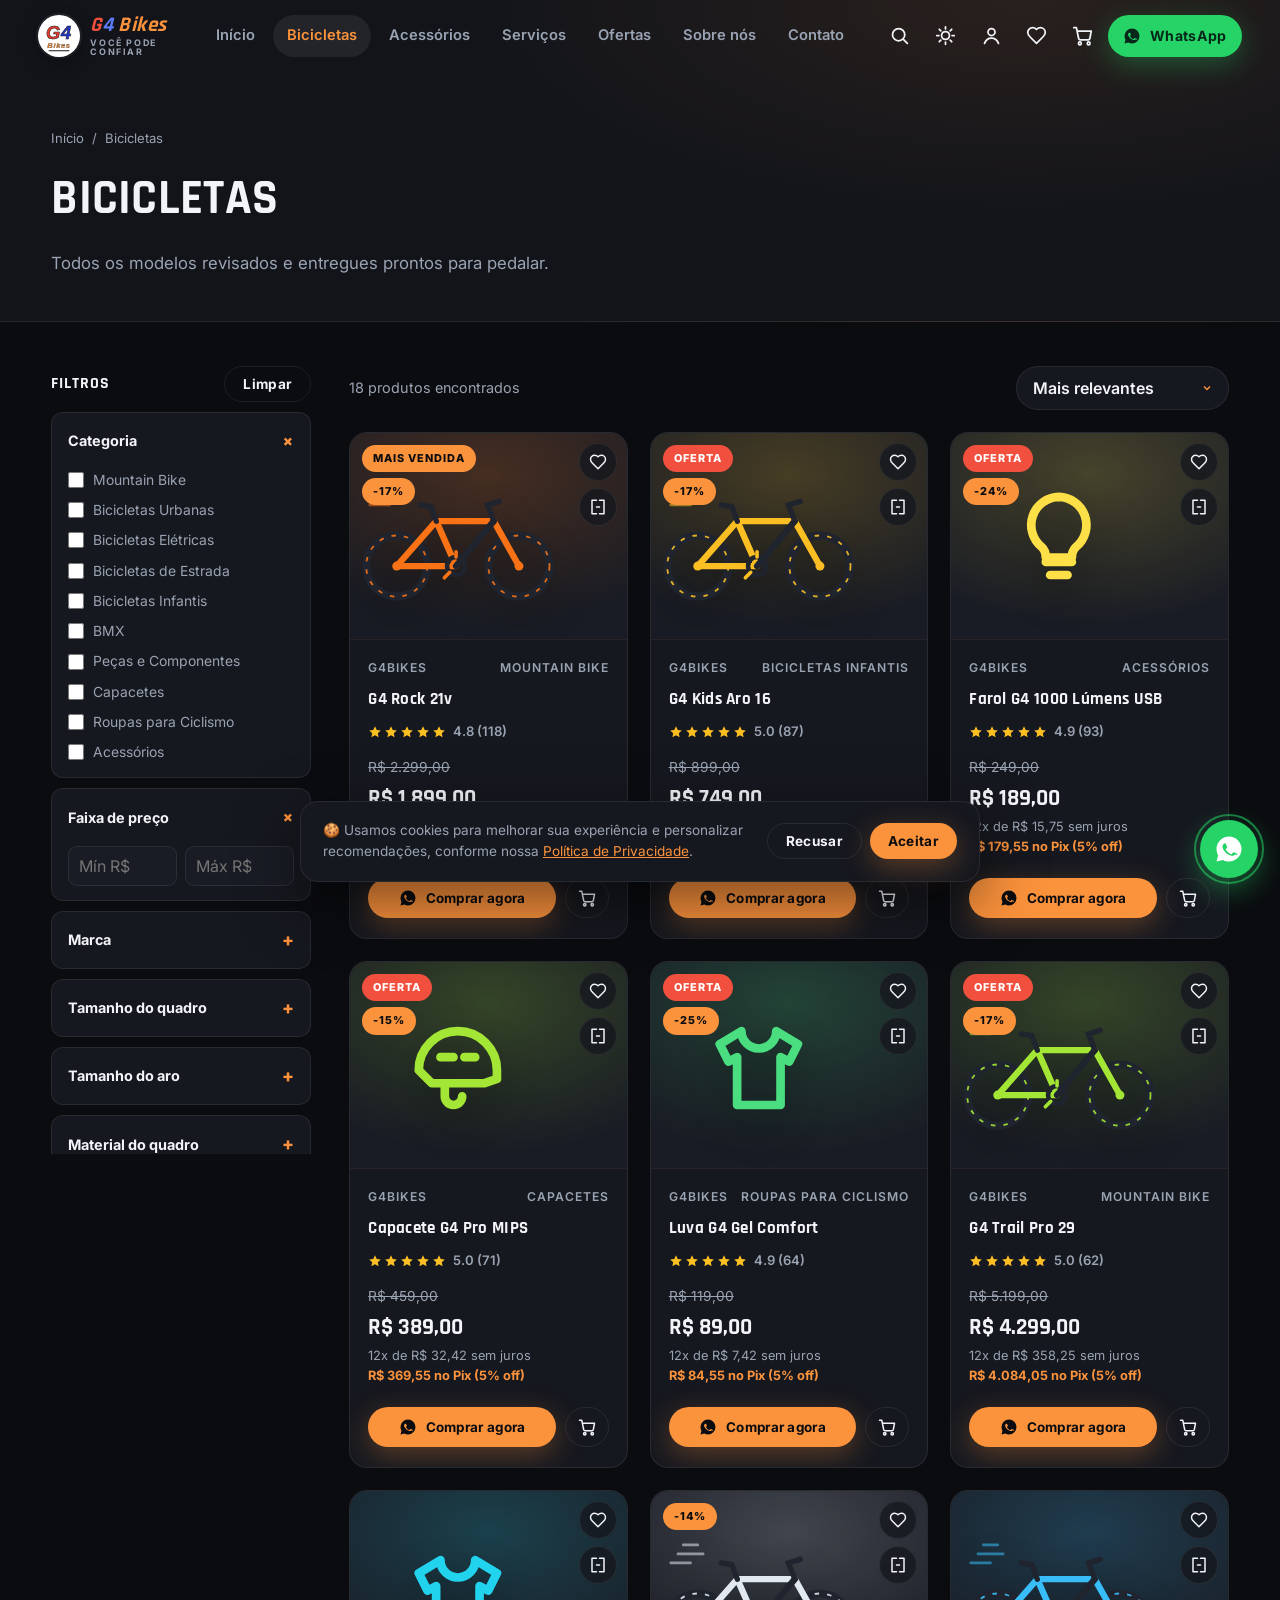
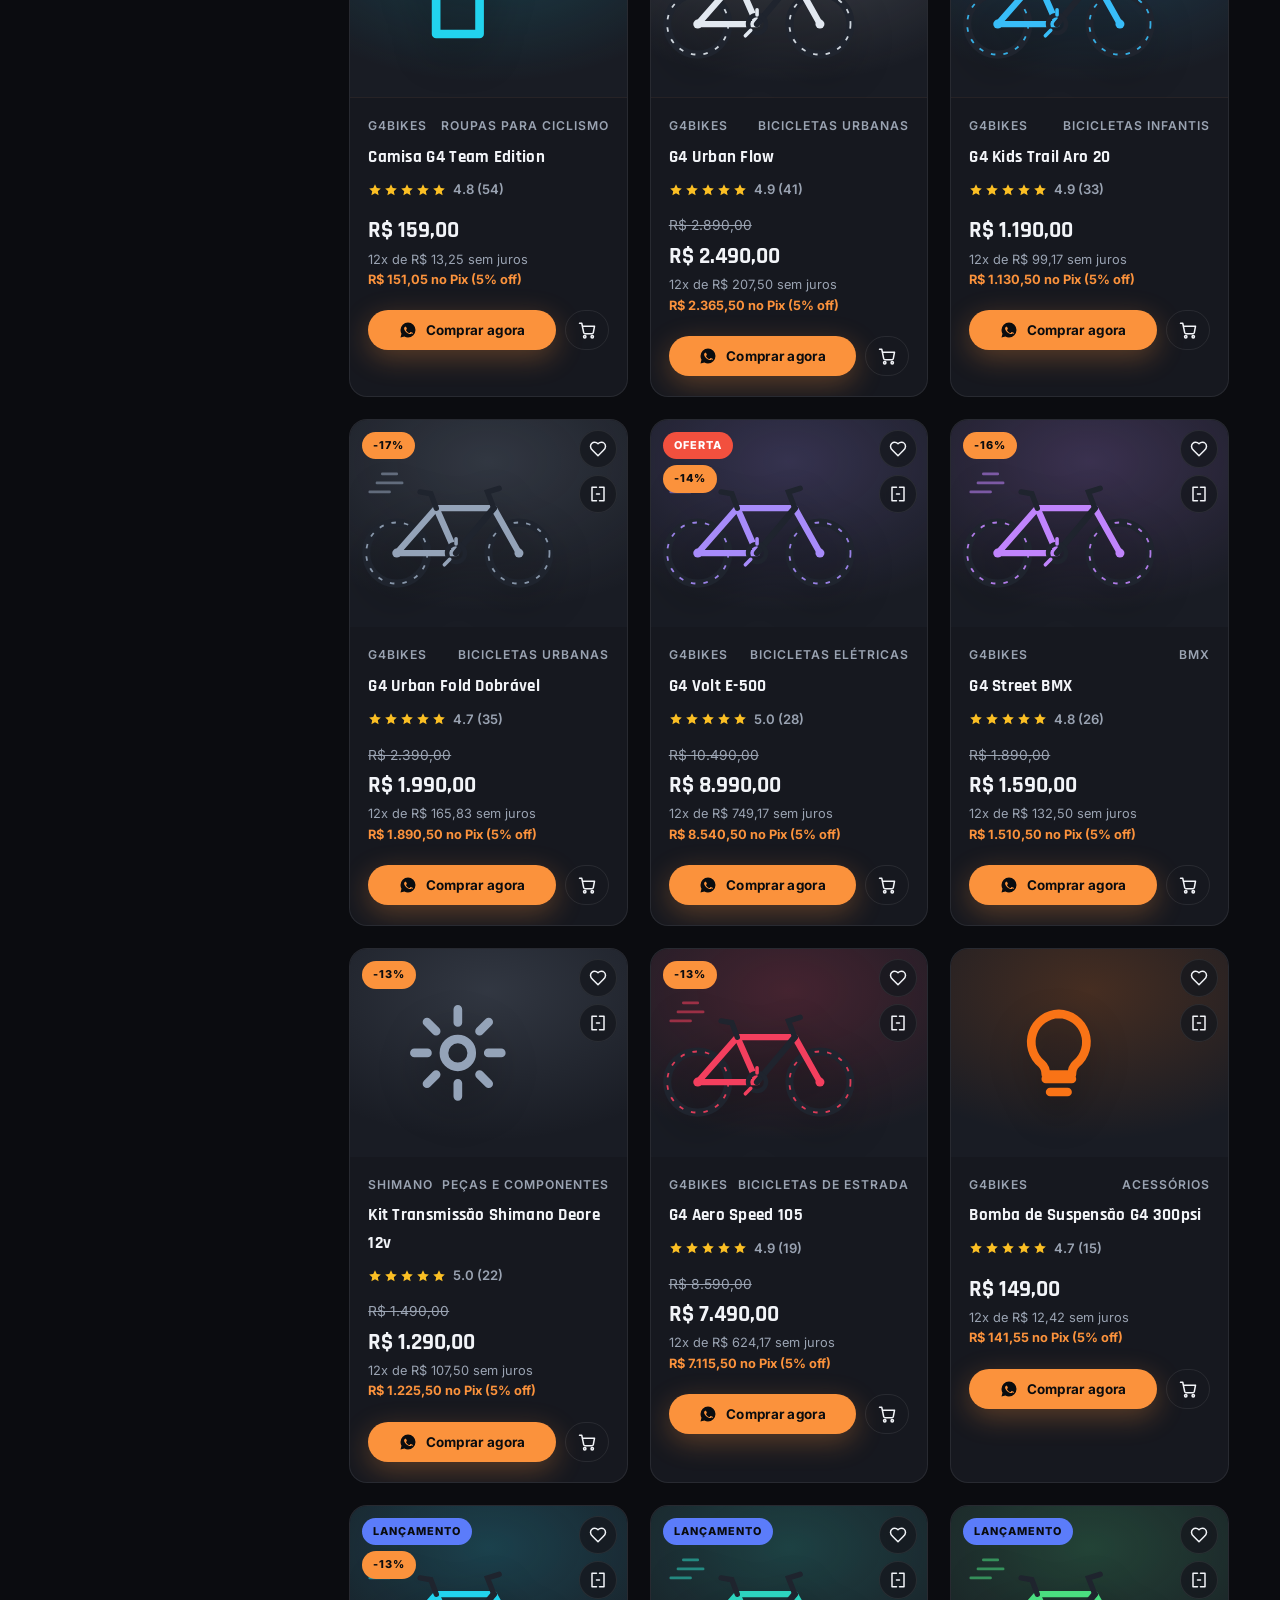
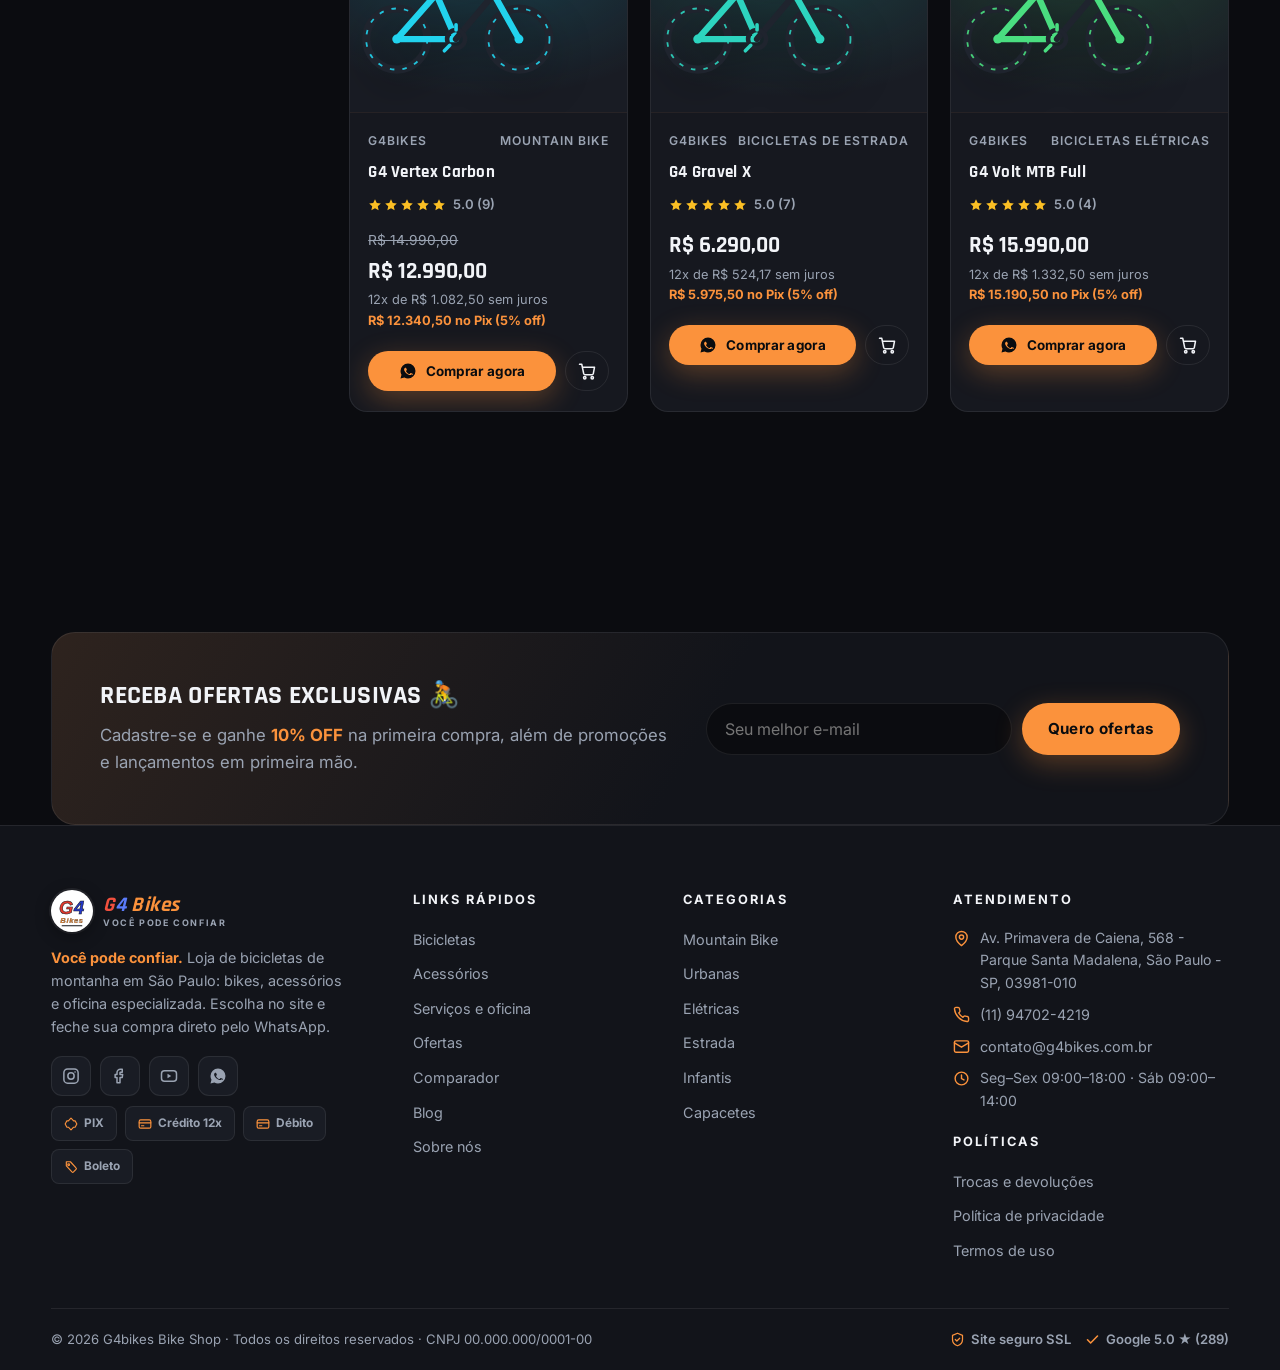
==== commit cb29acff: "Aplica identidade visual da logo G4 Bikes e compra via WhatsApp - Paleta trocada do verde neon para " ====
--- a/bicicletas.html
+++ b/bicicletas.html
@@ -9,7 +9,7 @@
   <link rel="preconnect" href="https://fonts.gstatic.com" crossorigin>
   <link href="https://fonts.googleapis.com/css2?family=Inter:wght@400;600;700;800&family=Rajdhani:wght@600;700&display=swap" rel="stylesheet">
   <link rel="stylesheet" href="css/style.css">
-  <link rel="icon" href="data:image/svg+xml,%3Csvg xmlns='http://www.w3.org/2000/svg' viewBox='0 0 100 100'%3E%3Crect width='100' height='100' rx='22' fill='%23a3e635'/%3E%3Ctext x='50' y='68' font-size='52' text-anchor='middle' font-family='Arial' font-weight='bold' fill='%230a0c0f'%3EG4%3C/text%3E%3C/svg%3E">
+  <link rel="icon" href="data:image/svg+xml,%3Csvg xmlns='http://www.w3.org/2000/svg' viewBox='0 0 100 100'%3E%3Ccircle cx='50' cy='50' r='50' fill='white'/%3E%3Ctext x='50' y='64' font-size='44' text-anchor='middle' font-family='Arial' font-weight='bold' font-style='italic'%3E%3Ctspan fill='%23e8392c'%3EG%3C/tspan%3E%3Ctspan fill='%232438cf'%3E4%3C/tspan%3E%3C/text%3E%3Ctext x='50' y='84' font-size='17' text-anchor='middle' font-family='Arial' font-weight='bold' font-style='italic' fill='%23f28a2e'%3EBikes%3C/text%3E%3C/svg%3E">
 </head>
 <body>
 
--- a/css/style.css
+++ b/css/style.css
@@ -4,17 +4,17 @@
    ============================================================ */
 
 :root {
-  --bg: #0a0c0f;
-  --bg-2: #11141a;
-  --bg-3: #181c24;
-  --surface: #151920;
+  --bg: #0b0c10;
+  --bg-2: #12141a;
+  --bg-3: #191c24;
+  --surface: #16181f;
   --border: rgba(255, 255, 255, 0.08);
   --text: #f2f4f8;
   --text-2: #9aa3b2;
-  --neon: #a3e635;
-  --neon-2: #84cc16;
-  --blue: #22d3ee;
-  --danger: #f43f5e;
+  --neon: #fb923c;   /* laranja G4 Bikes */
+  --neon-2: #f97316;
+  --blue: #5b7cfa;   /* azul royal do "4" */
+  --danger: #f2503e; /* vermelho do "G" */
   --amber: #fbbf24;
   --shadow: 0 20px 60px rgba(0, 0, 0, .5);
   --radius: 18px;
@@ -32,9 +32,10 @@
   --border: rgba(10, 14, 20, 0.1);
   --text: #101319;
   --text-2: #59636f;
-  --neon: #65a30d;
-  --neon-2: #4d7c0f;
-  --blue: #0891b2;
+  --neon: #ea580c;
+  --neon-2: #c2410c;
+  --blue: #2438cf;
+  --danger: #de3223;
   --shadow: 0 20px 50px rgba(15, 25, 40, .12);
 }
 
@@ -81,8 +82,8 @@
   position: relative; overflow: hidden; white-space: nowrap;
 }
 .btn svg { width: 18px; height: 18px; flex: none; }
-.btn-primary { background: var(--neon); color: #0a0c0f; box-shadow: 0 8px 28px rgba(163, 230, 53, .3); }
-.btn-primary:hover { transform: translateY(-3px); box-shadow: 0 14px 36px rgba(163, 230, 53, .45); }
+.btn-primary { background: var(--neon); color: #0a0c0f; box-shadow: 0 8px 28px rgba(251, 146, 60, .3); }
+.btn-primary:hover { transform: translateY(-3px); box-shadow: 0 14px 36px rgba(251, 146, 60, .45); }
 .btn-outline { background: transparent; color: var(--text); border: 1.5px solid var(--border); }
 .btn-outline:hover { border-color: var(--neon); color: var(--neon); transform: translateY(-3px); }
 .btn-ghost { background: rgba(255,255,255,.06); color: var(--text); backdrop-filter: blur(8px); }
@@ -118,13 +119,21 @@
 
 .logo { display: flex; align-items: center; gap: 10px; font-family: var(--font-display); font-weight: 800; font-size: 1.35rem; letter-spacing: 1px; }
 .logo-mark {
-  width: 40px; height: 40px; border-radius: 12px; flex: none;
-  background: linear-gradient(135deg, var(--neon), #4ade80);
-  display: grid; place-items: center; color: #0a0c0f;
-  box-shadow: 0 6px 18px rgba(163,230,53,.35);
-}
-.logo-mark svg { width: 24px; height: 24px; }
-.logo b { color: var(--neon); }
+  width: 42px; height: 42px; border-radius: 50%; flex: none;
+  background: #fff; display: grid; place-items: center;
+  box-shadow: 0 4px 16px rgba(0, 0, 0, .35), 0 0 0 2px rgba(255, 255, 255, .08);
+}
+[data-theme="light"] .logo-mark { box-shadow: 0 4px 14px rgba(15, 25, 40, .18), 0 0 0 1.5px rgba(10, 14, 20, .08); }
+.logo-mark svg { width: 100%; height: 100%; }
+.logo-txt { display: flex; flex-direction: column; line-height: 1; gap: 3px; }
+.logo-txt .l1 { font-style: italic; font-size: 1.3rem; letter-spacing: .5px; }
+.logo-txt .l1 .g { color: var(--danger); }
+.logo-txt .l1 .four { color: var(--blue); }
+.logo-txt .l1 .bk { color: var(--neon); margin-left: 5px; }
+.logo-txt small {
+  font-size: .56rem; font-weight: 700; letter-spacing: 1.6px; text-transform: uppercase;
+  color: var(--text-2); font-family: var(--font);
+}
 
 .nav { display: flex; gap: 4px; margin-inline: auto; }
 .nav a {
@@ -212,8 +221,8 @@
 .hero-bg {
   position: absolute; inset: 0; z-index: -2;
   background:
-    radial-gradient(1000px 500px at 85% 15%, color-mix(in srgb, var(--hero-glow, #a3e635) 16%, transparent), transparent 65%),
-    radial-gradient(800px 600px at 10% 90%, rgba(34, 211, 238, .09), transparent 60%),
+    radial-gradient(1000px 500px at 85% 15%, color-mix(in srgb, var(--hero-glow, #fb923c) 16%, transparent), transparent 65%),
+    radial-gradient(800px 600px at 10% 90%, rgba(91, 124, 250, .09), transparent 60%),
     var(--bg);
   transition: background 1s;
 }
@@ -259,7 +268,7 @@
 }
 .hero-bike-stage::before {
   content: ""; position: absolute; width: 78%; aspect-ratio: 1; border-radius: 50%;
-  background: radial-gradient(circle, color-mix(in srgb, var(--slide-color, #a3e635) 22%, transparent), transparent 70%);
+  background: radial-gradient(circle, color-mix(in srgb, var(--slide-color, #fb923c) 22%, transparent), transparent 70%);
   filter: blur(10px); animation: float 5s ease-in-out infinite;
 }
 .hero-bike-stage::after {
@@ -325,7 +334,7 @@
 .prod-media {
   position: relative; aspect-ratio: 4/3; display: grid; place-items: center; overflow: hidden;
   background:
-    radial-gradient(320px 200px at 50% 20%, color-mix(in srgb, var(--p-color, #a3e635) 20%, transparent), transparent 75%),
+    radial-gradient(320px 200px at 50% 20%, color-mix(in srgb, var(--p-color, #fb923c) 20%, transparent), transparent 75%),
     var(--bg-3);
 }
 .prod-media svg.bike-art { width: 78%; transition: transform .5s cubic-bezier(.22,.9,.3,1); filter: drop-shadow(0 16px 18px rgba(0,0,0,.35)); }
@@ -376,8 +385,8 @@
 .offer-banner {
   position: relative; border-radius: calc(var(--radius) + 6px); overflow: hidden;
   background:
-    radial-gradient(700px 300px at 80% 0%, rgba(163,230,53,.16), transparent 70%),
-    radial-gradient(500px 300px at 5% 100%, rgba(34,211,238,.12), transparent 70%),
+    radial-gradient(700px 300px at 80% 0%, rgba(251, 146, 60,.16), transparent 70%),
+    radial-gradient(500px 300px at 5% 100%, rgba(91, 124, 250,.12), transparent 70%),
     var(--bg-2);
   border: 1px solid var(--border);
   padding: clamp(30px, 5vw, 56px); display: grid; grid-template-columns: 1.2fr .8fr; gap: 32px; align-items: center;
@@ -466,13 +475,13 @@
   position: relative; padding: clamp(80px, 12vw, 140px) 0; overflow: hidden; text-align: center;
   background-attachment: fixed;
   background-image:
-    radial-gradient(900px 400px at 50% 0%, rgba(163,230,53,.14), transparent 70%),
+    radial-gradient(900px 400px at 50% 0%, rgba(251, 146, 60,.14), transparent 70%),
     linear-gradient(rgba(10,12,15,.6), rgba(10,12,15,.6)),
     repeating-linear-gradient(45deg, #11141a 0 22px, #0d1015 22px 44px);
 }
 [data-theme="light"] .parallax-cta {
   background-image:
-    radial-gradient(900px 400px at 50% 0%, rgba(101,163,13,.13), transparent 70%),
+    radial-gradient(900px 400px at 50% 0%, rgba(234, 88, 12,.13), transparent 70%),
     linear-gradient(rgba(244,246,249,.75), rgba(244,246,249,.75)),
     repeating-linear-gradient(45deg, #e6eaf0 0 22px, #dde2ea 22px 44px);
 }
@@ -655,7 +664,7 @@
 .sort-select {
   padding: 11px 38px 11px 16px; border-radius: 999px; border: 1.5px solid var(--border);
   background: var(--surface); color: var(--text); font-weight: 600; outline: none; appearance: none; cursor: pointer;
-  background-image: url("data:image/svg+xml,%3Csvg xmlns='http://www.w3.org/2000/svg' width='12' viewBox='0 0 24 24' fill='none' stroke='%23a3e635' stroke-width='3'%3E%3Cpath d='m6 9 6 6 6-6'/%3E%3C/svg%3E");
+  background-image: url("data:image/svg+xml,%3Csvg xmlns='http://www.w3.org/2000/svg' width='12' viewBox='0 0 24 24' fill='none' stroke='%23fb923c' stroke-width='3'%3E%3Cpath d='m6 9 6 6 6-6'/%3E%3C/svg%3E");
   background-repeat: no-repeat; background-position: right 15px center;
 }
 .filters-toggle { display: none; }
